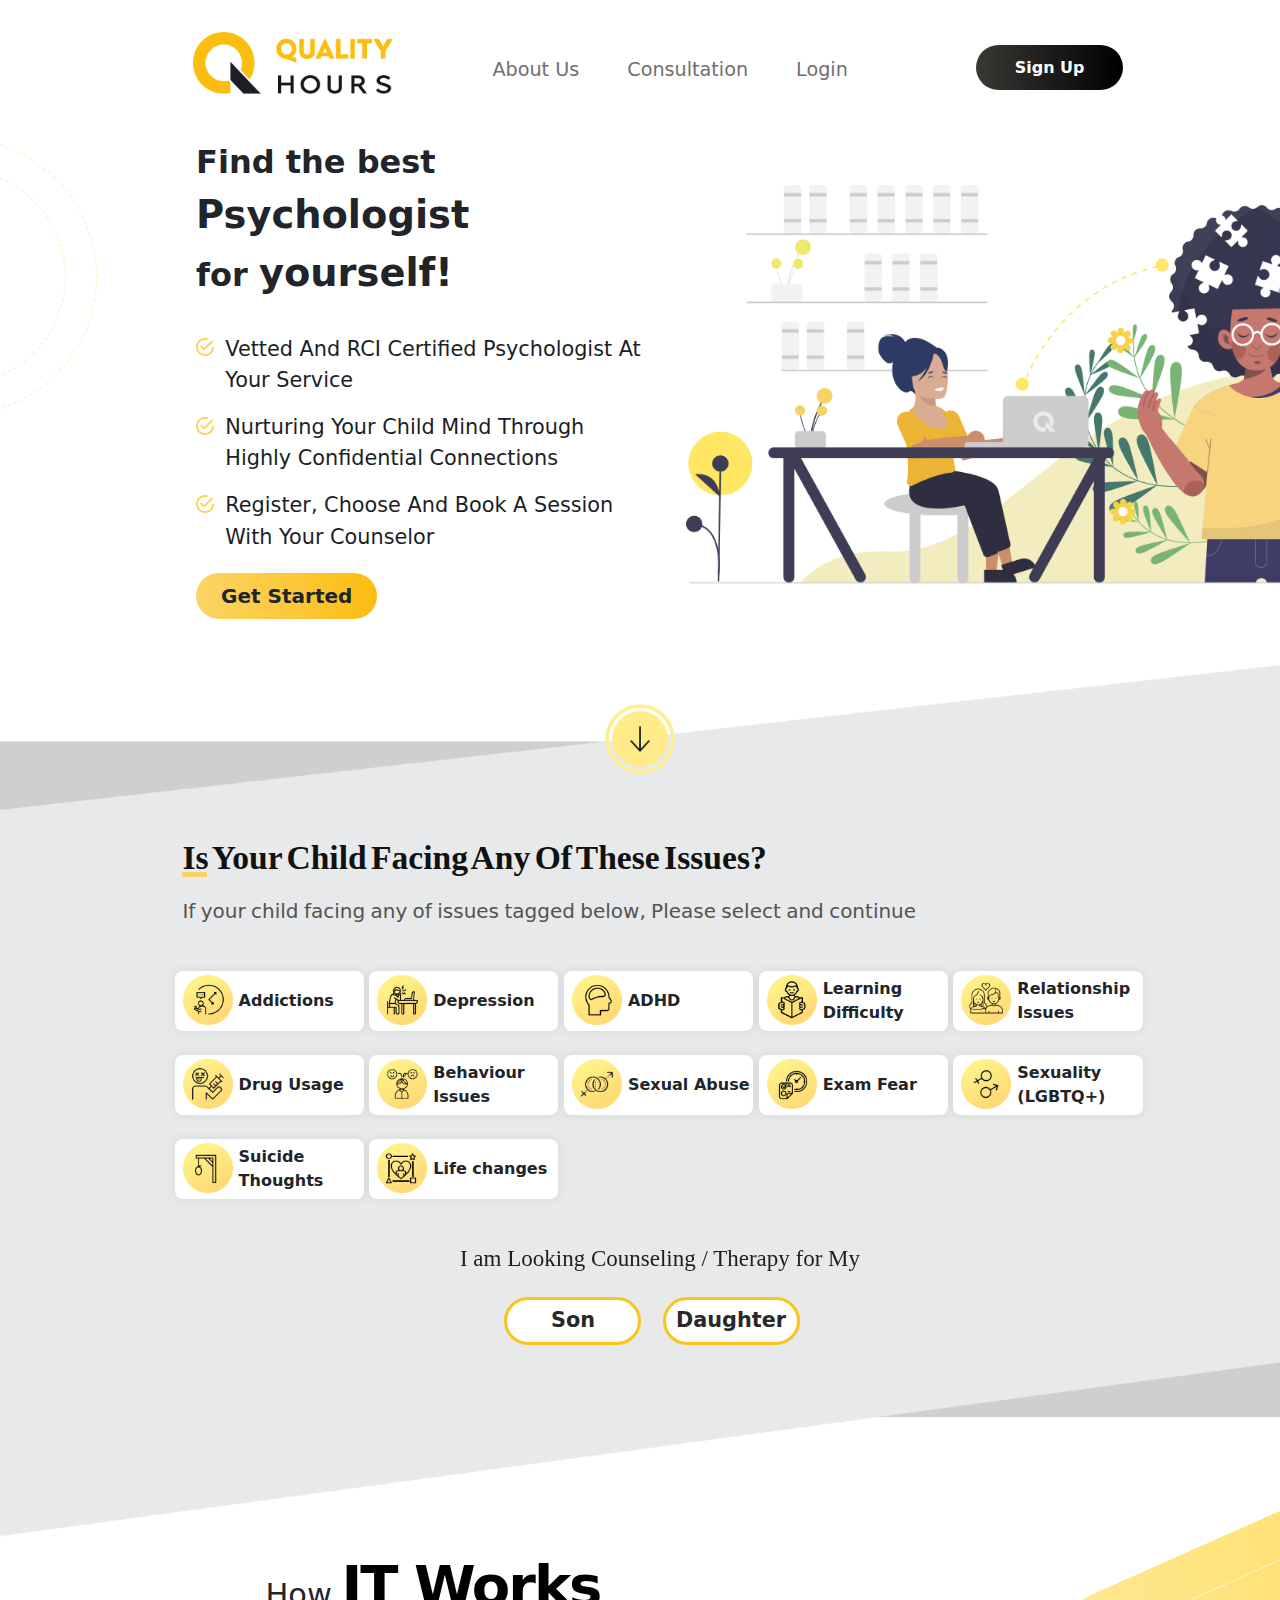
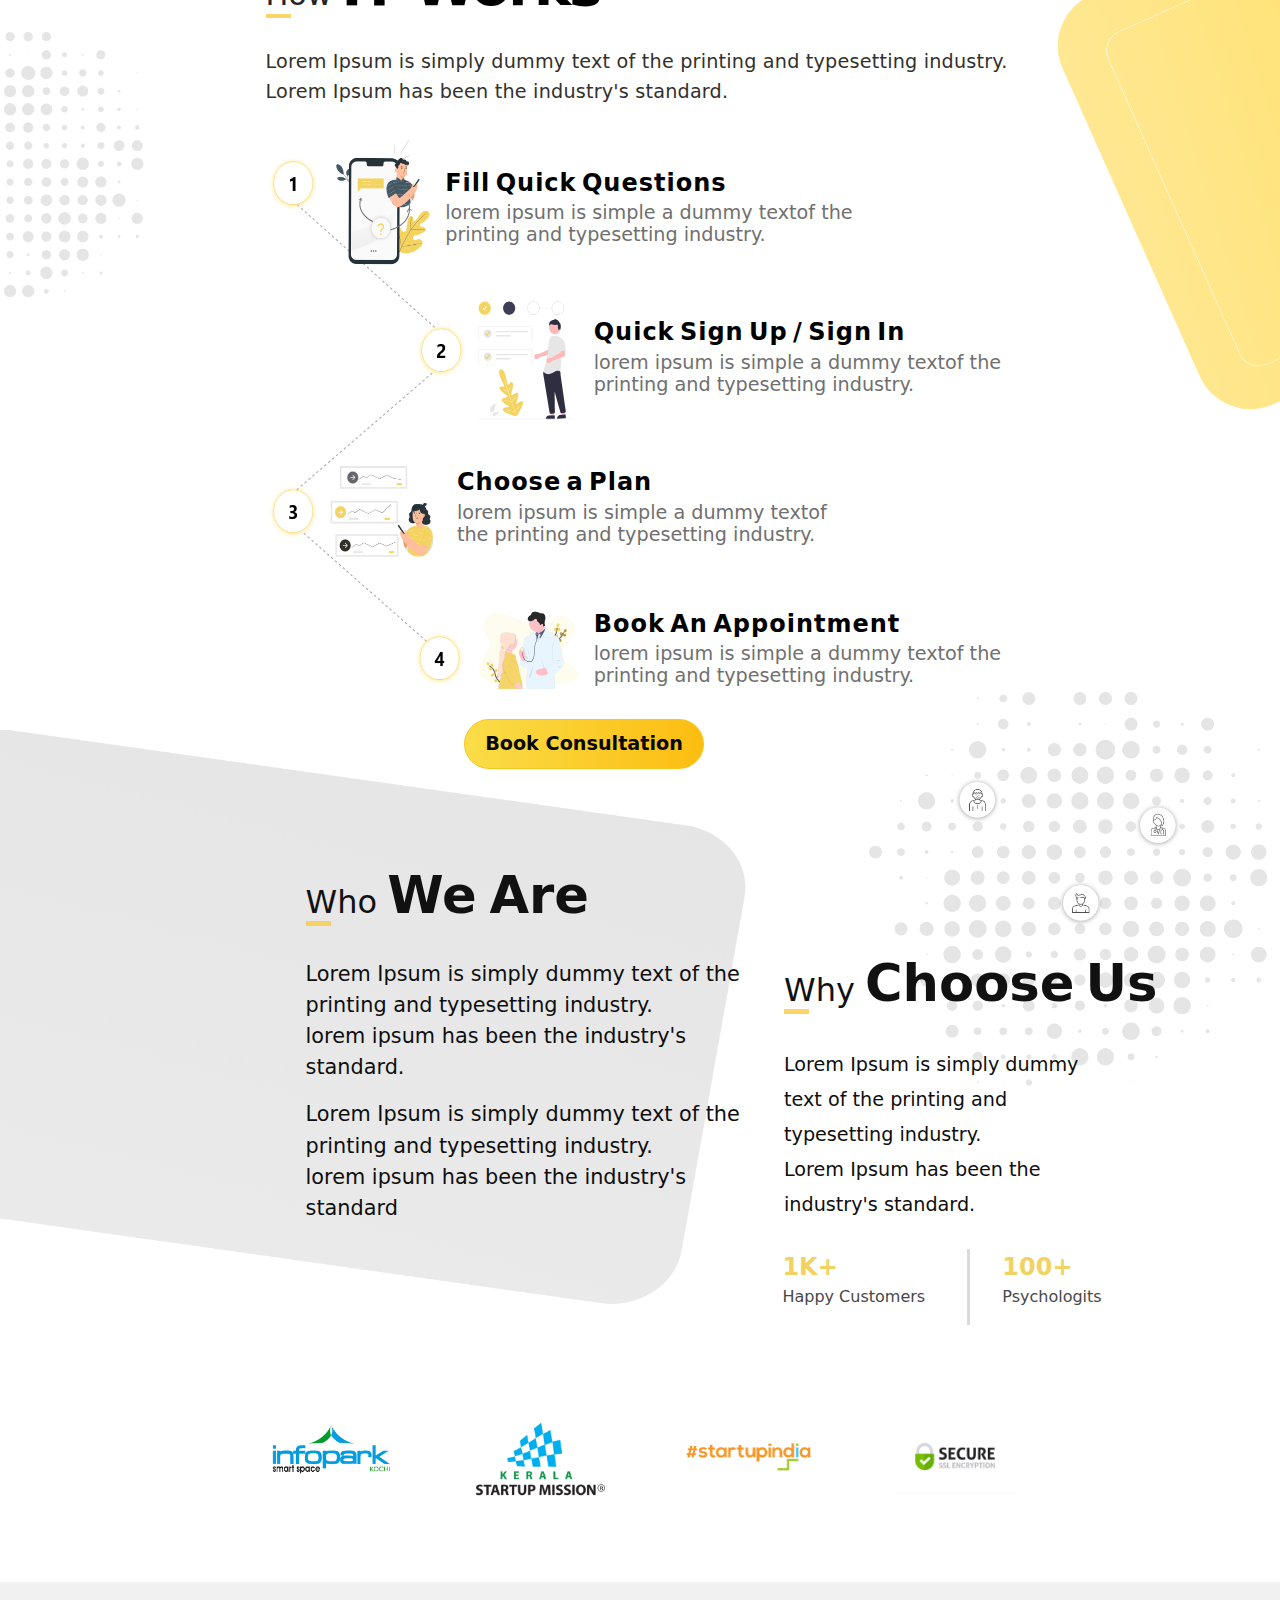
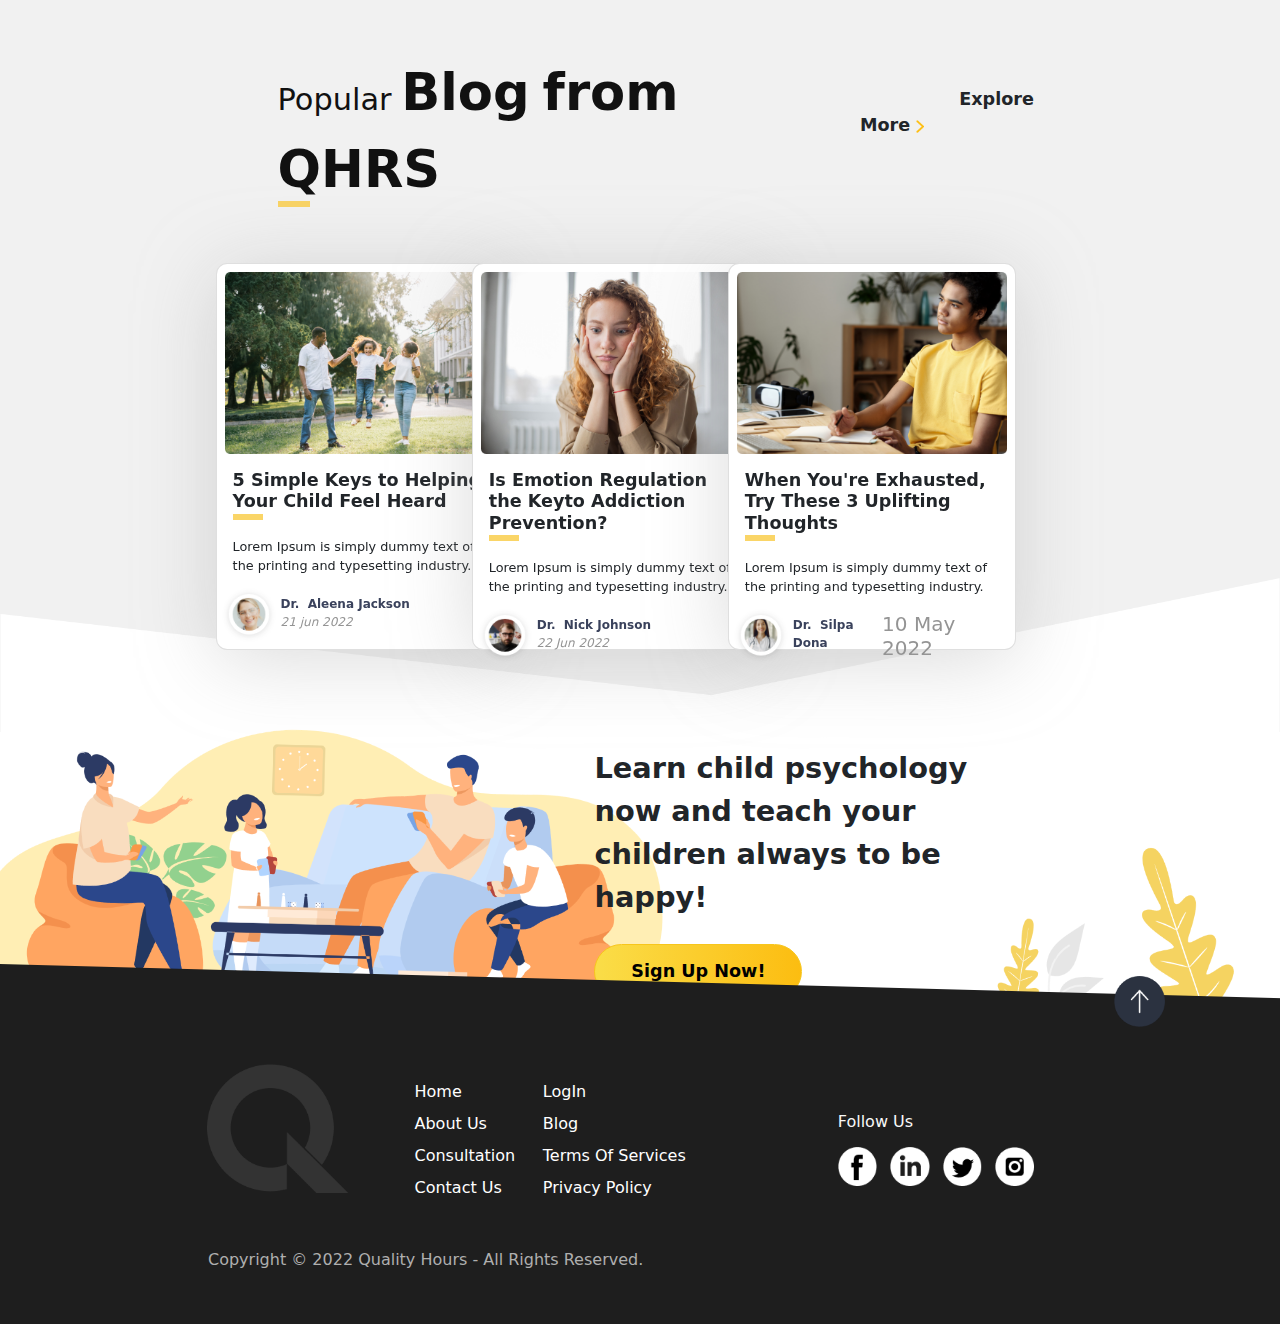
==== index.html @ a68bacc9 "first commit" ====
<!DOCTYPE html>
<html lang="en">
<head>
    <meta charset="UTF-8">
    <meta http-equiv="X-UA-Compatible" content="IE=edge">
    <meta name="viewport" content="width=device-width, initial-scale=1">
    <title>QHRS</title>

<!-- bootstrap link -->
<link rel="stylesheet" href="css/bootstrap.min.css">
<link rel="stylesheet" href="css/bootstrap-grid.min.css">


<!-- custom css file link -->
<link rel="stylesheet" href="css/style.css">


</head>
<body>

  <!-- navwork -->
  <div class="mobile-view-navbar">

    <div class="side-navbar active-nav d-flex justify-content-between flex-wrap flex-column" id="sidebar">
        <ul class="nav flex-column text-dark fw-bold w-100 list-unstyled">
          <a href="#" class=" h3 text-white my-2">
            <img id="menu-btn2" class="img-fluid" src="images/menu-icon.png" alt="">
            <img src="images/logo.png" class="img-fluid nav-mobile-logo-inside" alt="...">
          </a>
          <li href="#" class="mt-5 ms-5">
            <img src="images/nav-icon-1.png" class="img-fluid" alt="">
            <span class="mx-2">Home</span>
          </li>
          <li href="#" class="mt-4 ms-5">
            <img src="images/nav-icon-2.png" class="img-fluid" alt="">
            <span class="mx-2">About Us</span>
          </li>
          <li href="#" class="mt-4 ms-5">
            <img src="images/nav-icon-3.png" class="img-fluid" alt="">
            <span class="mx-2">Consultation</span>
          </li>
          <li href="#" class="mt-4 ms-5">
            <img src="images/nav-icon-4.png" class="img-fluid" alt="">
            <span class="mx-2">Login</span>
          </li>
        </ul>
        <button class="nav-inside-sign-up">Sign Up</button>
      </div>




      <div class="p-1 my-container active-cont">
      
      
          <img id="menu-btn" class="img-fluid" src="images/menu-icon.png" alt="">
        <img src="images/logo.png" class="img-fluid nav-mobile-logo" alt="...">
          <button class="mobile-nav-sign-btn sign-up">Sign Up</button>
        
      </div>
    </div>




    <!-- header work -->


    <section class="container-fluid pc-nav">
        <div class="mt-3">

            <!-- logo -->
            <img src="images/logo.png" alt="logo" class="img-fluid logo">

            <div class="text-capitalize nav-links">
                <ul class="list-unstyled d-flex">
                    <li>
                        About Us
                    </li>
                    <li>
                        consultation
                    </li>
                    <li>
                        Login
                    </li>

                         <!-- signup btn -->
            <div class="navlink-btn-div">
                <button class="">Sign Up</button>
            </div>
                </ul>

            </div>



            <div class="container-fluid row mt-5">

                <div class="col-xl-3 col-lg-3 col-md-6 col-sm-12">
                  <img src="images/round-circle.png" alt="circle-img" class="img-fluid circle-img">
                </div>




                <div class="col-xl-4 col-lg-4 col-md-6 col-sm-12 col-12" >
<div class="find-the-best-div">
                    <p>Find the best <b>Psychologist</b> <br>for <b>yourself!</b></p>

                  </div>

                  <div class="list-ul-mobile-view">
                    <ul class="text-capitalize list-unstyled list-ul">
                        <li class="d-flex mb-3"> <img src="images/check.png" class="img-fluid check-img" alt="check"> Vetted and RCI Certified Psychologist at your service</li>
                        <li class="d-flex mb-3"> <img src="images/check.png" class="img-fluid check-img" alt="check">Nurturing your child mind through highly confidential connections</li>
                        <li class="d-flex"> <img src="images/check.png" class="img-fluid check-img" alt="check"> Register, choose and book a session with your counselor</li>
                        <li class="d-flex"><button class="btn get-started">Get Started</button></li>

                    </ul>
                  </div>
<!-- 
                    <div class="get-started-btn-div mt-3">
                        <button class="text-center fw-bold">Get Started</button>
                    </div> -->

                </div>




                <div class=" col-xl-5 col-lg-5 col-md-6 col-sm-12 order-md-last order-first mt-5 main-img-div">
                    <img src="images/main-sec-img.png" alt="main-section-img" class="img-fluid main-img">
                </div>

            </div>
   

        </div>
    </section>




<!-- second section work -->

<section>


    <div class="container-fluid img-fluid sec-2-bg-img c-prb">

      <div class="down-arrow">
        <img src="images/down-arrow.png" class="img-fluid" alt="down-arrow">
      </div>

      <div class="container">

        <div class="sec-2-center-div">

        <h3 class="text-capitalize is-your-child">Is Your Child Facing Any of these Issues? </h3>
        <img src="images/line.png" class="img-fluid line" alt="line">



        <p class="if-your-child">If your child facing any of issues tagged below, Please select and continue </p>
      </div>




        <div class="container-fluid sec-2-small-box-main">
           


            <div class="container-fluid sec-twotwo " style="width: 90%; ">
                <div class="row">

                  <div class="col-xl-3 col-lg-4 col-md-6 col-sm-6 col-6 small-img-boxes-main">
                    <div class="small-img-boxes">
                    <img src="images/addictions.png" class="img-fluid position-absolute sec-2-small-imgs" alt="Addictions"> <p class="small-box-text"> Addictions</p>
                  </div>
                  </div>
                  
                  <div class="col-xl-3 col-lg-4 col-md-6 col-sm-6 col-6 small-img-boxes-main">
                    <div class="small-img-boxes mble-viw-ex-m">
                    <img src="images/Depression.png" class="img-fluid position-absolute sec-2-small-imgs" alt="Addictions"> <p class="small-box-text"> Depression </p>
                  </div>
                  </div>
                  <div class="col-xl-3 col-lg-4 col-md-6 col-sm-6 col-6 small-img-boxes-main">
                    <div class="small-img-boxes">
                    <img src="images/ADHD.png" class="img-fluid position-absolute sec-2-small-imgs" alt="Addictions"> <p class="small-box-text"> ADHD</p>
                  </div>
                  </div>
                  <div class="col-xl-3 col-lg-4 col-md-6 col-sm-6 col-6 small-img-boxes-main">
                    <div class="small-img-boxes mble-viw-ex-m">
                    <img src="images/Learning Difficulties.png" class="img-fluid position-absolute sec-2-small-imgs" alt="Addictions"> <p class="small-box-text ">Learning Difficulty </p>
                  </div>
                  </div>
                  <div class="col-xl-3 col-lg-4 col-md-6 col-sm-6 col-6 small-img-boxes-main">
                    <div class="small-img-boxes">
                    <img src="images/Relationship Issues.png" class="img-fluid position-absolute sec-2-small-imgs" alt="Addictions"> <p class="small-box-text"> Relationship Issues</p>
                  </div>
                  </div>
                  <div class="col-xl-3 col-lg-4 col-md-6 col-sm-6  col-6 small-img-boxes-main">
                    <div class="small-img-boxes mble-viw-ex-m">
                    <img src="images/Drug Usage.png" class="img-fluid position-absolute sec-2-small-imgs" alt="Addictions"> <p class="small-box-text">Drug Usage</p>
                  </div>
                  </div>
                  <div class="col-xl-3 col-lg-4 col-md-6 col-sm-6 col-6 small-img-boxes-main">
                    <div class="small-img-boxes">
                    <img src="images/Behaviour Issues.png" class="img-fluid position-absolute sec-2-small-imgs" alt="Addictions"> <p class="small-box-text">Behaviour Issues</p>
                  </div>   
                  </div>
        
                  <div class="col-xl-3 col-lg-4 col-md-6 col-sm-6 col-6 small-img-boxes-main">
                    <div class="small-img-boxes mble-viw-ex-m">
                    <img src="images/Sexual Abuse.png" class="img-fluid position-absolute sec-2-small-imgs" alt="Addictions"> <p class="small-box-text">Sexual Abuse</p>
                  </div>   
                  </div>
        
                  <div class="col-xl-3 col-lg-4 col-md-6 col-sm-6 col-6 small-img-boxes-main">
                    <div class="small-img-boxes">
                    <img src="images/Exam Fear.png" class="img-fluid position-absolute sec-2-small-imgs" alt="Addictions"> <p class="small-box-text">Exam Fear</p>
                  </div>   
                  </div>
        
                  <div class="col-xl-3 col-lg-4 col-md-6 col-sm-6 col-6 small-img-boxes-main">
                    <div class="small-img-boxes mble-viw-ex-m">
                    <img src="images/Sexuality (LGBTQ+).png" class="img-fluid position-absolute sec-2-small-imgs" alt="Addictions"> <p class="small-box-text">Sexuality (LGBTQ+)</p>
                        </div>   
                  </div>
        
                  <div class="col-xl-3 col-lg-4 col-md-6 col-sm-6 col-6 small-img-boxes-main">
                    <div class="small-img-boxes">
                    <img src="images/Suicide Thoughts.png" class="img-fluid position-absolute sec-2-small-imgs" alt="Addictions"> <p class="small-box-text">Suicide Thoughts</p>
                  </div>   
                  </div>
        
                  <div class="col-xl-3 col-lg-4 col-md-6 col-sm-6 col-6 small-img-boxes-main">
                    <div class="small-img-boxes mble-viw-ex-m">
                    <img src="images/Life changes.png" class="img-fluid position-absolute sec-2-small-imgs" alt="Addictions"> <p class="small-box-text">Life changes</p>
                  </div>   
                  </div>
        
               
                 
                </div>
              </div>

           

        </div>


        <div class="text-center Counseling-txt">
            <h4>I am Looking Counseling &#47; Therapy for My</h4>

            <button>Son</button>
            <button>Daughter</button>

        </div>

      </div>
    </div>

</section>




<section class="container-fluid">
<div class="container-fluid row">
    <div class="col-lg-2 col-xl-2 col-md-2 col-sm-2 col-2 float-left sec-3-dot-img">
        <img src="images/sec-3-dot-img.png" class="img-fluid" alt="dot-img">
    </div>


    <div class="col-lg-8 col-xl-8 col-md-8 col-sm-8 col-8 how-it-work">
        <h5>How <strong>IT Works</strong></h5>
        <img src="images/line.png" class="img-fluid line" alt="line">

        <p class="how-it-word-p">Lorem Ipsum is simply dummy text of the printing and typesetting industry.
          <br> Lorem Ipsum has been the industry's standard.</p>


<div class="steps-img">

  <img src="images/sec-4-main-img.png" class="img-fluid sec-4-main-img " alt="steps">




  <div class="first-step">
    <h5>Fill Quick Questions</h5>
    <p>lorem ipsum is simple a dummy textof the printing and typesetting industry.</p>
  </div>



  <div class="second-step">
    <h5>Quick Sign Up / Sign In</h5>
    <p>lorem ipsum is simple a dummy textof the printing and typesetting industry.</p>
  </div>


  <div class="third-step">
    <h5>Choose a Plan</h5>
    <p>lorem ipsum is simple a dummy textof the printing and typesetting industry.</p>
  </div>

  <div class="fourth-step">
    <h5>Book An Appointment</h5>
    <p>lorem ipsum is simple a dummy textof the printing and typesetting industry.</p>
  </div>



</div>


<img src="images/mobile-view-steps.png" class="img-fluid mobile-view-steps" alt="">





    </div>


    <div class="col-lg-2 col-xl-2 col-md-2 col-sm-2 col-2 sec-4-site-img">
      <img src="images/sec-4-site-img.png" class="img-fluid" alt="rectangle-img">
    </div>

    

  </div>


  <div class="book-consultation d-flex justify-content-center">

    <button>book consultation</button>
  </div>




  <div class="container-fluid row">
    <div class="col-12 col-lg-6 col-xl-6 col-md-6 col-sm-12">

      <div>
        <div class="who-we-are-img-div">
        <img src="images/sec-4-img-last-img.png" class="img-fluid who-we-are-img" alt="who we are"></div>

        <div class="who-we-are">
          <h5>Who <strong>We Are</strong></h5>
          <img src="images/line.png" class="img-fluid line" alt="line">
          <div class="who-we-are-text fw-normal">
          <p>Lorem Ipsum is simply dummy text of the printing and typesetting industry.
            <br> lorem ipsum has been the industry's standard.</p>

          <p>Lorem Ipsum is simply dummy text of the printing and typesetting industry.
            <br>lorem ipsum has been the industry's standard</p>
        </div>
        </div>
      </div>
    </div>





    <div class="col-12 col-lg-6 col-xl-6 col-md-6 col-sm-12 why-us">
      <div class="sec-4-dotted-img">
        <img src="images/sec-4-dotted-img.png" alt="" class="img-fluid">
      </div>
        <div class="why-choose-her">
          <h5>Why <strong class="text-capitalize">choose us</strong></h5>
          <img src="images/line.png" class="img-fluid line" alt="line">
         <div class="why-choose-her-text">
          <p>Lorem Ipsum is simply dummy text of the printing and typesetting industry. <br>
             Lorem Ipsum has been the industry's standard.</p>
        
            </div>


        </div>

        <div class="sec-4-tab3-div">
        <table class="text-center sec-4-tables">
          <tbody>
            <tr>
              <td class="customize-td-sec-4">1K+ <p>Happy Customers &nbsp;</p></td>
              <td class="sec-4-tables-td-2">100+ <p>Psychologits</p></td>
            </tr>
          </tbody>
        </table>
    </div>
  </div>
  </div>


<div class="container m-auto mt-5 row sponsord-div">

  <div class="col-xl-3 col-lg-3 col-md-6 col-sm-6 col-6"><img src="images/sponserd-img-2.png" class="img-fluid mt-5 sponsord-div-img" alt="" style="width: 70%;"></div>
<div class="col-xl-3 col-lg-3 col-md-6 col-sm-6 col-6"><img src="images/sponserd-img-1.png" class="img-fluid mt-5 sponsord-div-img" alt="" style="width: 70%;"></div>
<div class="col-xl-3 col-lg-3 col-md-6 col-sm-6 col-6"><img src="images/sponserd-img-3.png" class="img-fluid mt-5 sponsord-div-img" id="sponsord-div-remove-margin-one" alt="" style="width: 70%; margin-top: 3.5rem;"></div>
<div class="col-xl-3 col-lg-3 col-md-6 col-sm-6 col-6"><img src="images/sponserd-img-4.png" class="img-fluid mt-5 sponsord-div-img" id="sponsord-div-remove-margin-two" alt="" style="width: 70%;"></div>
</div>





</section>





<section>
  <div class="container-fluid sec-6">
    <div class="container m-auto row" style="width: 80%;">

      <div class="col-12 col-lg-6 col-xl-6 col-md-6 col-sm-12 popular-blog">
        <p>Popular <strong>Blog from QHRS</strong></p>
        <img src="images/line.png" class="img-fluid line" alt="line" style="margin-top: -4rem;">
      </div>



      <div class="col-12 col-lg-6 col-xl-6 col-md-6 col-sm-12 explore-more">
      <p>  Explore More </p> <img src="images/right-arrow.png" class="img-fluid" alt="">
      </div>
    </div>


<div class="container m-auto row card-main-div " style="width: 65%; margin-right: 17rem!important;">
  <div class="card-1 col-xl-4 col-lg-4 col-md-6 col-sm-12 col-12" style="margin-top:6rem;">

    <div class="card card-one" style="margin-top: -5rem; width: 18rem; border-radius: 0.7rem; filter: drop-shadow(0px 10px 40px rgba(152, 152, 152, 0.349)); height: 387px;">
    <img src="images/blog-card-pic-1.png" class="card-img-top pt-2 pe-2 ps-2 " alt="...">
    <div class="card-body">
      <h5 class="card-title mb-3" style="font-size: 1.1rem; font-weight:660;">5 Simple Keys to Helping Your Child Feel Heard</h5>
      <img src="images/line.png" class="img-fluid line" alt="line" style="width:30px;">
      <p class="card-text" style="margin-top: -1rem; font-size: 0.8rem;">Lorem Ipsum is simply dummy text of the printing and typesetting industry.</p>
      
      <div class="d-flex" style="margin-left: -1rem; font-size:12px;">
        <img src="images/dr-aleena.png" style="height: 4rem; margin-top: -0.5rem;" class="img-fluid " alt="">
        <p class="mt-1 fw-bold" style="color:#3A425C;">Dr.&nbsp; Aleena Jackson <br> <i style="font-weight: 300; color:#949494;">
        21 jun 2022</p></i>
      </div>
    </div>
  </div>


</div>



<div class="card-2 col-xl-4 col-lg-4 col-md-6 col-sm-12 col-12" style="margin-top:6rem;">

  <div class="card card-two" style="margin-top: -5rem; width: 18rem; border-radius: 0.7rem; filter: drop-shadow(0px 10px 40px rgba(152, 152, 152, 0.349)); height: 387px;">
  <img src="images/blog-card-pic-2.png" class="card-img-top pt-2 pe-2 ps-2 " alt="...">
  <div class="card-body">
    <h5 class="card-title mb-3" style="font-size: 1.1rem; font-weight:660;">Is Emotion Regulation the Keyto Addiction Prevention?</h5>
    <img src="images/line.png" class="img-fluid line" alt="line" style="width:30px;">
    <p class="card-text" style="margin-top: -1rem; font-size: 0.8rem;">Lorem Ipsum is simply dummy text of the printing and typesetting industry.</p>
    <div class="d-flex" style="margin-left: -1rem; font-size:12px;">
      <img src="images/dr-nick.png" style="height: 4rem; margin-top: -0.5rem;" class="img-fluid " alt="">
      <p class="mt-1 fw-bold" style="color:#3A425C;">Dr.&nbsp; Nick Johnson <br> <i style="font-weight: 300; color:#949494;">
        22 Jun 2022</p></i>
    </div>
  </div>
</div>


</div>


<div class="card-3 col-xl-4 col-lg-4 col-md-12 col-sm-12 col-12 " style="margin-top:6rem;">

  <div class="card card-three" style="margin-top: -5rem; width: 18rem; border-radius: 0.7rem; filter: drop-shadow(0px 10px 40px rgba(152, 152, 152, 0.349)); height: 387px;">
  <img src="images/blog-card-pic-3.png" class="card-img-top pt-2 pe-2 ps-2" alt="...">
  <div class="card-body">
    <h5 class="card-title mb-3" style="font-size: 1.1rem; font-weight:660;">When You're Exhausted, Try These 3 Uplifting Thoughts</h5>
    <img src="images/line.png" class="img-fluid line" alt="line" style="width:30px;">
    <p class="card-text" style="margin-top: -1rem; font-size: 0.8rem;">Lorem Ipsum is simply dummy text of the printing and typesetting industry.</p>
    <div class="d-flex" style="font-size: 12px; margin-left:-1rem;">
      <img src="images/dr-shilpa.png" style="height: 4rem; margin-top: -0.5rem;" class="img-fluid " alt="">
      <p class="mt-1 fw-bold" style="color:#3A425C;">Dr.&nbsp; Silpa Dona<br> <h5 style="font-weight: 300; color:#949494;">
        10 May 2022</p></i>
    </div>
  </div>
</div>


</div>







</div>




  </div>
</section>





<section>
  <div class="container-fluid sec-7">

   
    <div class="sec-7-main-img-div">
    <img src="images/sec-6-img.png" alt="" class="img-fluid sec-7-main-img">
  </div>

    <div class="last-div-text">
      <p>Learn child psychology now and teach your children always to be happy!</p>

      <button>Sign Up Now!</button>
    </div>


  </div>
</section>








<!-- footer work -->


<footer class="footer">
  <img src="images/up-arrow.png" class="img-fluid up-arrow" alt="">


  <div class="container-fluid m-auto row">

<div class="container col-xl-3 col-lg-3 col-md-3 col-sm-12 col-12">

<div class="footer-logo">
  <img src="images/footer-logo.png" class="img-fluid" alt="">
</div>


</div>




<div class="container col-xl-1 col-lg-1 col-md-3 col-sm-6 col-6">
  <div class="list-div-1 text-capitalize ">
  <ul class="d-grid gap-2 text-white list-unstyled">
    <li>Home</li>
    <li>About Us</li>
    <li>Consultation</li>
    <li>Contact Us</li>
  </ul>
  </div>

</div>



<div class="container col-xl-2 col-lg-2 col-md-3 col-sm-6 col-6"> 
  <div class="list-div-1 text-capitalize">
    <ul class="d-grid gap-2 text-white list-unstyled">
      <li>LogIn</li>
      <li>Blog</li>
      <li>Terms Of Services</li>
      <li>Privacy policy</li>
    </ul>
    </div>
</div>




<div class="container col-xl-5 col-lg-5 col-md-3 col-sm-12 col-12">
<div class="follow-us-div-main">
  <div class="follow-us-div">
    <h6 style="color: #f8f8f8;">Follow Us</h6>
  </div>

  <div class="follow-us-div-imgs">
    <img src="images/fb-img.png" class="img-fluid" alt="">
    <img src="images/linkedin-img.png" class="img-fluid" alt="">
    <img src="images/twitter-img.png" class="img-fluid" alt="">
    <img src="images/instagram-img.png" class="img-fluid" alt="">
  </div>

</div></div>

<div class="row copyright-textt">
  <p>Copyright © 2022  Quality Hours - All Rights Reserved.</p>
</div>

  </div>






</footer>



<script>
var menu_btn = document.querySelector("#menu-btn");
  var sidebar = document.querySelector("#sidebar");
  var container = document.querySelector(".my-container");
  menu_btn.addEventListener("click", () => {
    sidebar.classList.toggle("active-nav");
    container.classList.toggle("active-cont");
  });


  var menu_btn = document.querySelector("#menu-btn2");
  var sidebar = document.querySelector("#sidebar");
  var container = document.querySelector(".my-container");
  menu_btn.addEventListener("click", () => {
    sidebar.classList.toggle("active-nav");
    container.classList.toggle("active-cont");
  });

 
  </script>






</body>
</html>
---- css/style.css ----
*
{
    box-sizing: border-box;
    margin: 0;
  padding: 0;
}

html, body {
    width: 100%;
    overflow-x: hidden!important;
    scroll-behavior:smooth;
    margin: 0;
    position: absolute;
    top: 0;
    left: 0;

}



/* my code */
.pc-nav{
    margin-left: -70px !important;
}
/* buttons */

.btn{
    cursor: pointer;
    background-image: linear-gradient(to right ,#fcd466,#FCBD11);
    padding: 8px 25px;
    border-radius: 100px;
    font-weight: 600;
    font-size: 20px;
    border: none;
}


.sign-up{
    margin-top: 5px;
    margin-right: 20px ;

}

.get-started{
    margin-top: 20px;
}
/* buttons end */


/* child issue sec */
/* .child-issue-div{
    padding-top: 110px !important;
} */
/* child issue sec end*/


@media(max-width: 500px){
    .get-started{
        width: 100%;
    }
    .sec-2-center-div{
        margin-top: 42rem !important;
    }

    


}
/* my code */
.side-navbar {
    width: 300px;
    height: 100%;
    position: fixed;
    margin-left: -300px;
    background-color: #F6F3F2;
    transition: 0.5s;
    z-index: 1000;
  }
 
  .side-navbar ul li span
  {
    cursor: pointer;
  }



  .my-container {
    transition: 0.4s;
  }
  .active-nav {
    margin-left: 0;
  }
  /* for main section */

  #menu-btn {

    margin-left: 5px;
    width: 8%;
    position: absolute;
    margin-top: 1.5rem;
    left: 1%;
    cursor: pointer;

  }

  .nav-mobile-logo
  {
    width: 35%;
     margin-left: 22%;
    margin-top: 1.5rem;

  }


  .nav-mobile-logo-inside
  {
    width: 45%;
    margin-top: 2rem;
    margin-left: 1rem;
    cursor: default;
  }

  #menu-btn2
  {
    width: 10%;
    margin-top: 2rem;
    margin-left: 0.9rem;
  }

  .mobile-nav-sign-btn
  {
    font-size: 1.1rem;
      margin-top: 0.8rem;
      padding: 0.5rem 2rem;
      border: none;
      border-radius: 3rem;
      color: white;
      background: linear-gradient(to left,#000000 ,#393834,#393834);
      transition: 0.2s linear;
      float: right;
  }

  .nav-inside-sign-up
  {
    font-size: 1.4rem;
    padding: 0.5rem 2rem;
    border: none;
    border-radius: 3rem;
    color: white;
    background: linear-gradient(to left,#000000 ,#393834);
    transition: 0.2s linear;
    width: 70%;
    margin: auto;
  }

  .mobile-view-navbar
  {
    display: none;
  }

  

.logo
{
    width: 200px;
    height: auto;
    margin-left: 20%;
    margin-top: 1rem;
    
}

.nav-links
{
    margin-left: 40%;
    margin-top: -3%;
}


.nav-links ul li 
{
    margin-left: 3rem;
    font-size: 1.2rem;
    cursor: pointer;
    font-weight: 500;
    color: #707070;
}


.navlink-btn-div button
{
     font-size: 1rem;
     height: 45px;
     width: 55%;
       margin-left: 8rem;
       display: block;
       padding: 0.5rem 2.2rem;
       border: none;
       border-radius: 3rem;
       color: white;
    background: linear-gradient(to left,#000000 ,#393834);
    margin-top: -4%;
    font-weight: 600;
      
}


.circle-img
{
    margin-left: -53%;
    
}


.find-the-best-div
{
    margin-left: -19%;
    font-size: 2rem;
    font-weight: 600;
}

.find-the-best-div b 
{
    font-size: 2.4rem;
    font-weight: 700;
}

.list-ul
{
    margin-left: -19%;
    margin-top: 2rem;
    
}

.list-ul li
{
font-size: 1.3rem;
text-align: left;
font-weight: 500;
color: #1B1E27;

}

.check-img
{
    width: 4%;
    height: 4%;
    margin-top: 0.3rem;
    margin-right: 0.7rem;
}


.get-started-btn-div
{
    margin-left: -28.5rem;
}

.get-started-btn-div button
{
    font-size: 1.3rem;
      margin: auto;
      display: block;
      margin-top: 2rem;
      padding: 0.5rem 2rem;
      border: none;
      border-radius: 3rem;
      color: #070707;
        background: linear-gradient(to right ,#FADD48 ,#FCBD11);
        height: 60px;
        width: 22%;
        margin-left: 41%;
}

.main-img-div
{
    width: 50rem;
    margin-left: 45rem;
    top: 2%;
    position: absolute;
}

.main-img
{
    margin-top: 2.9rem;
    position: relative;
    z-index: -1;
}


.sec-2-bg-img
{
    background-image: url(../images/sec-2-bg-img.png);
    background-position: center;
    background-repeat: no-repeat;
    background-size: cover;
width: 100%!important;
height: 900px;
    margin-top: 1.1rem!important;
    
}



.down-arrow
{
    
    padding-top: 3.2rem;
}

.down-arrow img 
{
    Width :70.33px;
Height :70.33px;
margin: auto;
display: block;
}


.sec-2-center-div
{
    width: 80%;
    margin: auto;
    margin-left: 9%;
    padding-top: 4rem ;
}


.is-your-child
{
    font-family: 'Segoe UI';
font-style: normal;
font-weight: 640;
font-size: 2.1rem;
color: #111111;
word-spacing: -4px;

}

.line{
    margin-top: -3rem;
    width: 25px;
}

.if-your-child
{
    
font-size: 20px;
line-height: 3px;
font-weight: 500;
word-spacing: -1px;
color: #555350;
margin-bottom: 4rem;
margin-bottom: 3rem;
}



.sec-2-small-box-main
{
    width:100%;
    margin-right: 6.5rem;

}



.small-img-boxes-main
{
    display:inline-block; 
                  padding:0px; 
                  margin-left:  -6px;
                  margin-right:-45px;
                  margin-bottom: 0.3rem;
                  
}



.small-img-boxes
{

    box-shadow:0px 0px 10px rgba(110, 111, 115, 0.141);
    border-radius: 0.5rem;
    background: #FFFFFF;
  margin: 0.6rem 2rem;
  width: 77%;
  height: 60px;


}


.sec-2-small-imgs
{
    width: 50px;
    height: 50px;
    margin-top: 0.3%;
    margin-left: 0.5rem;
    
}

.small-box-text
{
    display: flex;
  flex-direction: column;
  justify-content: center;
  font-size: 1rem;
  margin-left: 3rem;
  text-align: left;
  padding-left: 1rem;
  width: 80%;
  margin-top: 0.5rem;
  height: 100%;
  font-weight: 600;

 
}


.Counseling-txt
{
 margin-left: 2.5rem;
}


.Counseling-txt h4
{
    
font-size: 23px;
margin-top: 2rem;
color: #070707;
font-family: 'Segoe UI';
font-style: normal;
font-weight: 500;
opacity: 0.9;



}



.Counseling-txt button 
{
    width: 137px;
    height: 48px;
    border-radius: 3rem;
    /* border: none; */
   border-color: #F7C61C;
   border-style:solid ;
   border-width: 3px;
   margin-right: 1rem;
   margin-top: 1rem;
   font-size: 1.3rem;
   color: #282828;
   font-weight: 600;
   background: #FFFFFF;
}




.sec-3-dot-img
{
    width: 25%;
    position: absolute;
    height: 20%;
}

.sec-3-dot-img img 
{
    margin-left: -11em;
    margin-top: 5rem;
    
}

.how-it-work
{
    margin-left: 19%;
}

.how-it-work h5 
{
    font-size: 1.9rem;
    font-weight: 500;
}

.how-it-work h5 strong
{
    font-size: 3.5rem;
    font-weight: 700;
    letter-spacing: -2px;
    color: #000000;
}

.how-it-word-p
{
    font-size: 1.2rem;
    /* padding-top: 0.4rem; */
    margin-top: -0.3rem;
    font-weight: 500;
    line-height: 30px;
    /* background-color: #070707; */
    color: #33312D;
    /* opacity: 0.9; */
    width: 100%;
    /* word-spacing: 1px; */
    letter-spacing: 0.2px;
}

.sec-4-main-img
{
        
        margin-left: 0rem;
        width: 40%;
    height: 550px;
    margin-top: 1rem;
        
}


.first-step
{
    margin-top: -32.5rem;
    margin-left: 23%;
}


.first-step p ,.third-step p
{
    font-size: 1.2rem;
    width: 68%;
    color: #707070;
    margin-top: -0.2rem;
    line-height: 22px;
    font-weight: 450;
}

.second-step p,.fourth-step p
{
    font-size: 1.2rem;
    width: 90%;
    color: #707070;
    margin-top: -0.2rem;
    line-height: 22px;
}


.first-step h5 ,.second-step h5 ,.third-step h5,
.fourth-step h5
{
    font-weight: 650;
    font-size: 1.5rem;
    color: #000000;
    word-spacing: -4px;
    letter-spacing: 1px;
}


.second-step
{

    margin-top: 4.5rem;
    margin-left: 42%;

}

.third-step 
{
    
    margin-top: 4.5rem;
    margin-left: 24.5%;
}

.fourth-step
{

    margin-top: 4rem;
    margin-left: 42%;
}




.book-consultation button
{
    width: 15rem;
    height: 50px;
    border-radius: 3rem;
   border-style: solid;
   border-color: #F7C61C;
   background:linear-gradient(to right, #FADD48,#FCBD11);
   color: #070707;
   font-weight: 700;
   text-transform: capitalize;
   margin-top: 1rem;
   margin-left: -7rem;

   font-size: 1.2rem;
   border-width: 0.1rem;
}



.sec-4-site-img-mobile-view
{
    display: none;
}
.mobile-view-steps
{
    display: none;
}


.sec-4-site-img
{
    width: 100%;
    /* background-color: #000000; */
}




.sec-4-site-img img 
{
    position: absolute;
    width: 40%;
    margin-top: -52rem;
    margin-right: -17rem;
    /* transform: rotate(-3deg); */
    /* top: 0;
    left: 0; */
    right: 0;
    /* bottom: 0; */


}







.who-we-are-img-div
{
    width: 56rem;
}

.who-we-are-img
{
    margin-top: -3rem;
    margin-left: -11rem;
    height: 37rem; 
    width: 75rem;
}

.who-we-are
{
    position: absolute;
    margin-top: -28rem;
    left: 19.1rem;

}


.who-we-are h5 
{
    font-size: 2rem;
    color: #111111;
    /* font-weight: 500; */
    
}

.who-we-are h5 strong
{
    font-size: 3.2rem;
    font-weight: 750;
    word-spacing: -5px;
    color: #111111;
}

.who-we-are-text
{
    width: 60%;
    font-size: 1.3rem;
    color: #0E0E0E;
    font-weight: 500;
}



.sec-4-dotted-img
{
    margin-top: -6%;
    position: absolute;
    right: -17.9%;
    width: 50%;
}


.sec-4-dotted-img img 
{
    width: 65%!important;
}

.why-choose-her
{
position: absolute;
margin-top: 11.5rem;
/* margin-right: 40%; */
margin-left: 9rem;

}


.why-choose-her h5
{
    font-size: 2rem;
    color: #111111;
    /* font-weight: 500; */

}

.why-choose-her h5 strong
{
    font-size: 3.2rem;
    font-weight: bold;
    word-spacing: -7px;
}

.why-choose-her-text 
{
    font-size: 1.2rem;
    width:60%;
    font-weight: 500;
    line-height: 35px;
    color: #0E0E0E;
}

.sec-4-tables
{
    color: #F1D364;
    font-size: 1.5rem;
    font-weight: bold;
    margin-top: 30rem;
    text-align: left!important;
    margin-left: 8.9rem;
}

.sec-4-tables p
{
 color: #484848;
 font-size: 1rem;
font-weight: 500;
}

.sec-4-tables-td-2
{
    padding-left: 2rem;
}

.customize-td-sec-4
{
    border-right:solid; 
    border-color: rgba(72, 72, 72, 0.2);
     padding-right: 2rem!important;
}



.sponsord-div
{
    width: 70%;
}

.sponsord-div-img 
{
    margin-left: 2rem;
    
}


.sec-6
{
    background-image: url(../images/sec-5-bg-img.png);
    margin-top: 2rem;
    background-position: center;
    background-repeat: no-repeat;
    background-size: cover;
    height: 750px;
}

.popular-blog
{
    margin-top: 4.5rem;
    margin-left: 1rem;
    color: #111111;
}

.popular-blog p 
{
    font-size: 1.9rem;
    margin-left: 5.5rem;
    font-weight: 500;
    width: 100%;
    color: #111111;
}

.popular-blog p strong
{
    font-size: 3.2rem;
   word-spacing: -0.3rem;

}

.popular-blog img 
{
    margin-left: 5.5rem;
    width: 2rem;
}

.explore-more
{
    margin-top: 6.5rem;
    width: 23%;
    margin-left: 12rem;
}

.explore-more p 
{
    display: inline;
    /* float: right; */
    font-size: 1.1rem;
    font-weight: 600;
    margin-left: 6.2rem;

}

.explore-more img
{
    
    /* float: right; */
    margin-right: -7.8rem;
    width: 4%;
    margin-top: -0.4%;


}


.sec-7
{
    background-image: url(../images/sec-7-img.png);
background-position: center;
    background-repeat: no-repeat;
    background-size: cover;
    margin-top: -12%;
}

.sec-7-main-img
{
    margin-top: 10rem;
    width: 100%;
    transform: rotate(1.5deg);
    margin-bottom: -4.1rem;
    margin-left: -2rem;
}

.sec-7-main-img-div
{
    width: 100%;
}


.last-div-text
{
    margin-left: 45.5%;
    position: absolute;
    margin-top: -17%;
    width: 50%;
    
}


.last-div-text p 
{
    font-size: 1.8rem;
    width: 70%;
    font-weight: 600;
}

.last-div-text button 
{
    width: 13rem;
    height: 55px;
    border-radius: 3rem;
   border-style: solid;
   border-color: #F7C61C;
   background:linear-gradient(to right, #FADD48,#FCBD11);
   color: black;
   font-weight: 700;
   text-transform: capitalize;
margin-top: 0.5rem;

   font-size: 1.1rem;
   border-width: 0.1rem;
}


.footer
{

    background-image: url(../images/footer-bg-img.png);
    /* background-position: center; */
    background-repeat: no-repeat;
    /* background-size: cover; */
    height: 360px!important;
    padding-top: 4.2rem!important;
    height: 400px;
      position: relative;
      z-index: 1;

} 



.up-arrow
{
    float: right;
    margin-right: 9%;
    width: 4%;
    margin-top: -3.5rem;
} 


.footer-logo
{
    width: 50%;
    /* margin-top: 10rem; */
    float: right;
    /* padding-left: 1rem; */

}
.footer-logo img 
{
    margin-left: 1rem;;
    margin-top: 2rem;
}



.list-div-1
{
    margin-top: 3rem;
    margin-left: 2rem;
    color: #ffffff;
}

.follow-us-div
{
    margin-top: 5rem!important;
    margin-left: 6rem;
}

.follow-us-div-imgs
{
    margin-left: 6rem;
}

.follow-us-div-imgs img 
{
    width: 10%;
    margin-right: 0.5rem;
    margin-top: 0.5rem;
}

.copyright-textt
{
    margin-left: 10rem;
    font-size: 1rem;
    margin-top: 2rem;
    color: #AFAFAF;
}



                                          
                                        /* 1018 */


@media (max-width: 1018px) {

    .logo
    {
        margin-left: 2%;
    }
   .nav-links
   {
    margin-left: 16rem;
   }
  }



                                    /* 904 */


  
@media (max-width: 904px) {

    .logo
    {
        margin-left: 1%;
    }
   .nav-links
   {
    margin-left: 12rem;
   }
  }

                                        /* 840 */

  @media (max-width: 840px) {

    .logo
    {
       display: none;
    }
   .nav-links
   {
    display: none;
   }

   .mobile-view-navbar
   {
       display: block;
     
   }
 
  }



  

             /* 1600 tablet view */

 @media(max-width: 1008px)
{


    .main-img-div
    {
    
        width: 30rem;
        margin-right: 30.5rem;
        margin-top: 15rem!important;
        top: 0;
        right: 0;
        position: absolute;
    
    }
    
    .main-img
    {
        margin-top: 3.5rem;
    }
    
.find-the-best-div
{
    margin-top: 4rem;
}
   
    .down-arrow
    {
        padding-top: 6.5rem;
    }

    .sec-2-bg-img
    {
        height: 1400px;

    }


    /* .sec-2-center-div
{
    

    width: 96%;
    margin: auto;
    margin-top: 5rem;
} */



.sec-2-center-div img 
{
    margin-top: 0.2rem;
    width: 8%;
    margin-bottom: 1rem;
}





    .sec-4-dotted-img
    {
        display: none;
    } 

    .how-it-work
{
    margin-top: -5rem;
    width: 100%;
    margin-left: -1%;
}

.sec-4-site-img
{
    margin-top: 20%;
    z-index: -10000;

}



.sec-4-site-img img
{
width: 40rem!important;
margin-left: -49rem;
}
    
.book-consultation
{
    margin-top: -10rem;
}


.who-we-are-img
{
    margin-top: 1rem!important;
    width: 100%!important;

    margin-left: -40%!important;
    height: 25rem;

}
.sec-4-tab3-div{
    margin-left: 42%;
    margin-top: -10px;
}

.who-we-are-img-div
{
    width: 45rem;

}

.who-we-are
{
 margin-top: -35%;
 margin-left: -25%;
}

.who-we-are-text
{
    width: 38%;
    font-size: 1.1rem;
    margin-top: -1rem;
}



    

    .first-step h5,.first-step p
    {
        margin-left: 2rem!important;
    }

    .second-step h5,.second-step p
    {
        margin-left: 3.4rem!important;
    }

    .third-step h5,.third-step p
    {
        margin-left: 2rem!important;
    }

    .fourth-step h5,.fourth-step p
    {
        margin-left:4rem!important;
    }



    .why-choose-her
{

 
    margin-top: 15%!important;
    width: 100%;
    margin-left: 130px;

    
}

.why-choose-her h5 strong 
{
    font-size: 2.2rem;
    display: block;
    margin: auto;
}

.why-choose-her p 
{
    width: 40%!important;
    margin-left: -2rem!important;

}

.sec-4-tables
{
    
    margin: auto;
    margin-top: 30rem!important;
    margin-left: -35%!important;

}

.customize-td-sec-4 p
{
  margin-left: 8%!important;
  width: 10rem;
}

.sec-4-tables-td-2 p
{
    margin-left: 10%!important;
}



.sponsord-div
{
    margin-top: 2rem!important;
    width: 100%!important;
}

.sponsord-div-img
{
    width: 100%!important;
    
}

#sponsord-div-remove-margin-one
{
    margin-top: -2rem!important;
}


#sponsord-div-remove-margin-two
{
    margin-top: -2rem!important;
}



.popular-blog
{
    width: 50rem;
    margin-left: -10rem;
}



.sec-6
{
    height: 1200px;
}

.explore-more
{
    width: 60%;
    margin-top: -5rem; 
    margin-left: 50%;
}

.explore-more img 
{
    width: 6%;
    margin-right: -10rem;
    margin-top: -1%!important;
}

.card-one
{
    margin-left: 30%!important;
}

.card-two
{
margin-left: 40%!important;
}

.card-three
{
    margin-left: 45%!important;
    margin-top: -0.8rem!important;
}

.up-arrow
{
    margin-top: 0.5rem;
    width: 7%;
}


.last-div-text
{

    width: 75%;
    margin-left: 40%!important;
    margin-top: -8rem;
    
}
.last-div-text p 
{
    margin-top: -4rem!important;
}

.last-div-text button
{
    margin-top: -0.5rem!important;
}

.footer
{
    margin-top: -1.1rem;
}


.footer-logo
{
    width: 60%;
    margin-top: -5rem;
    /* float: right; */

}
.footer-logo img 
{
    margin-left: -1rem;
    margin-top: 4rem;
}



.list-div-1
{
    margin-top: 4rem;
    margin-left: 2rem;
    color: #ffffff;
}

.follow-us-div
{
    margin-top: 4rem!important;
    margin-left: 1rem;
}

.follow-us-div-imgs
{
    margin-left: 1rem;
}

.follow-us-div-imgs img 
{
    width: 13%;
    /* margin-right: 0.5rem; */
    margin-top: 0.5rem;
}

.copyright-textt
{
    margin-left: 10rem;
    font-size: 1rem;
    margin-top: 2rem;
    color: #AFAFAF;
}






} 









                                        /* 768 mobile */

  @media (max-width:768px) 
  {

    .nav-mobile-logo
    {
        margin-left: 18%;
        margin-top: 0.9rem;
    }

    .main-img-div
    {
    
        width: 70rem!important;
       
        margin-left: 0rem!important;
        /* top: -0.1%; */
        right: 0;
        left: 0;
        position: absolute!important;
        
    }
    
    .main-img
    {
        margin-top: -7.5rem;
    }


    .find-the-best-div p
    {
        font-size: 1.7rem!important;
        font-weight: 700!important;
    }

    .list-ul-mobile-view
    {
        margin-top: -7.9rem!important;

    }

    .list-ul-mobile-view ul li 
    {
        font-size: 1.3rem!important;
    
    }



    .get-started-btn-div
    {
        margin-top: 3rem!important;
    }


    
    .down-arrow
{
    display: none;
}





.sec-2-bg-img
{
    margin-top: 36rem!important;
    height: 1200px!important;
}

.sec-2-center-div
{
    position: absolute;
    left: -2;
    right: 0;
    top:.8%;
    width: 96%;
    margin: auto;
    margin-top: 53rem;
}

.is-your-child
{
    margin-top: -2rem;
    font-size: 1.6rem;
    font-weight: 600;
    color:#111111;
    width: 86%;
    
}

.sec-2-center-div img 
{
    margin-top: -0.5rem;
    width: 40px;
}



.if-your-child
{
    font-size: 1.1rem;
margin-top: 0.2rem;
line-height: 30px;
font-weight: 600;
opacity: 0.8;
text-transform: capitalize;
color: #555350;
width: 100%;

}



.sec-2-small-box-main
{
margin-top: 19rem;
position: absolute;
width:100%;
left:0;
/* margin-right: 8.2rem; */
}






.small-img-boxes-main
{
    /* display:inline-block;  */
                  /* padding:0px;  */
                  
                  margin-right:-25px;
                  /* padding-right: 1rem; */
                  /* margin-bottom: 0.3rem;  */
            
                  
                   /* width: 50%; */
                   

}

.sec-twotwo
{
    width: 100%!important;
    margin-left: 2.3rem!important;
    margin-top: 20px;
}

.small-img-boxes
{
    
    box-shadow:0px 0px 10px rgba(110, 111, 115, 0.141);
    border-radius: 0.5rem;
    background: #FFFFFF;
  margin: 0.6rem 0rem;
  width: 100%!important;
  height: 60px;
    margin-left: -37px;
    margin-right: -10rem;

}


.sec-2-small-imgs
{
    width: 40px;
    height: 40px;
    margin-top: 10px;

    
}

.mble-viw-ex-m
{
    margin-left: 0.2rem!important;
}

.small-box-text
{
    display: flex;
  flex-direction: column;
  justify-content: center;
  font-size: 1rem;
  margin-left: 2.5rem;
  text-align: left;
  padding-left: 1rem;
  width: 80%;
  margin-top: 0.5rem;
  height: 100%;
  font-weight: 600;

 
}


.Counseling-txt 
{
    position: absolute;
    margin-top: 52.5rem;
    left: 0;
    right: 0;
    
}


.Counseling-txt h4
{
    
font-size: 19px;
margin-top: 2.9rem;
color: #070707;

font-family: 'Segoe UI';
font-style: normal;
font-weight: 600;
/* opacity: 0.9; */
display: block;

width: 100%;
margin-left: 0.2rem;


}



.Counseling-txt button
{
    margin-right: -0rem;
}





.find-the-best-div
{
    margin-left: 10%!important;
    position: absolute;
    margin-top: 53%;
    right: -2%;
    width: 99%;
}

.find-the-best-div p 
{
    font-weight: 700;
    font-size: 1.5rem;
}

.find-the-best-div p b
{
    font-size: 2rem;
}


.list-ul
{
    margin-left: -48%!important;
    margin-top: 86%!important;
    width: 90%;
    position: absolute;
    margin-top: 78%;
    left: 53%;
}



.list-ul li 
{
    font-size: 1.1rem;
}

.get-started-btn-div button
{
    position: absolute;
    margin-top: 34rem!important;
    right: 6%;
    height: -10%;
    width: 90%;
    font-size: 1.5rem;
    font-weight: 500!important;
    color: #070707;
}



    .circle-img
    {
     display: none;
    }



.sec-3-dot-img
{
    display: none;
}



.how-it-work
{
    margin-top: -5rem;
    width: 100%!important;
    margin-left: -4%;

    position: absolute;
    left: 1;

}

.how-it-work h5
{
    font-size: 1.5rem;
}

.how-it-work h5 strong
{
    font-size: 1.8rem;
    font-weight: 750;
    letter-spacing: -1px;
}

.how-it-work p 
{
width: 95%!important;
font-size: 1rem;
line-height: 25px;
font-weight: 600;
margin-top: -1.5rem;
}



.mobile-view-steps
{
    display: block!important;
    margin-top: 3rem;
   margin-left: -3.5%;
   width: 32%;

}



.first-step
{
    position: absolute;
    margin-top: 2.5rem;
    right: 0;
    left: 0;
    
}




.second-step p,.fourth-step p,.first-step p ,.third-step p
{
    font-size: 0.7rem;
    width: 80%!important;
    color: #707070;
    margin-top: -0.3rem;
    line-height: 18px;
    font-weight: 700;
}


.first-step h5 ,.second-step h5 ,.third-step h5,
.fourth-step h5
{
    font-weight: 650;
    font-size: 1.2rem;
}


.second-step
{
    position: absolute;
    margin-top: 19rem;
    right: 0;
    left: -6.5rem;
    top: 0;

}

.third-step 
{
    position: absolute;
    margin-top: 26rem;
    right: 0;
    top: 0;
    left: 0.1rem;
}

.fourth-step
{
    position: absolute;
    margin-top: 34rem;
    right: 0;
    top: 0;
    left: -7.2rem;


}


.sec-4-site-img
{
    /* margin-left: 1%!important;
    margin-top: 200%;
    z-index: -10000;
    width: 90%!important; */

    margin-top: 60rem;

}

.sec-4-site-img img
{
width: 60rem!important;
z-index: -10000;
margin-right: -16rem;
}





.sec-4-main-img
{
    display: none;
}

.book-consultation
{
    
    margin: auto;
    margin-top: -29rem;
    position: relative;

}

.book-consultation button 
{
    width: 23rem;
    height: 3.8rem;
    font-size: 1.4rem;
    font-weight: 600;
}

.who-we-are-img-div
{
    width: 31rem;
    height: 300px;
}

.who-we-are-img
{
    margin-top: 1rem!important;
    width: 100%!important;

    margin-left: -8rem!important;
    height: 28.5rem;

}


.who-we-are
{
 margin-top: -13rem;
 margin-left: -17.4rem;
 /* width: 100%; */
 /* background-color: #F7C61C; */
}

.who-we-are h5   
{
    font-size: 1rem!important;
}

.who-we-are h5 strong   
{
    font-size: 1.5rem!important;
}


.who-we-are-text
{
    width: 20rem;
    font-size: 1.2rem;
    margin-top: -1rem;
    font-weight: 600;
}

.sec-4-dotted-img
{
    display: none;
}

.why-choose-her
{
    margin-right: 26rem!important;
    text-align: left!important;
    /* margin-top: 10rem; */
    /* background-color: #000000; */
}

.why-choose-her h5 
{
    font-size: 1.2rem;
    /* background-color: #D4D3CB; */
    margin-top: 7rem;
}

.why-choose-her h5 strong
{
    margin-right: 13rem;
    margin-top: -0.5rem;
}
.why-choose-her-text
{
    margin-left: 2rem;
    width: 100%;
    margin-top: -1rem;
}
.why-choose-her p 
{
    width: 90%!important;
    /* margin-left: 4rem; */
    font-size: 1.1rem;
    /* background-color: #000000; */
}

.sec-4-tab3-div
{
    margin-left: 4.4rem;
    margin-top: -5rem;
}

.sec-4-tables
{
    /* margin-left: -10.3rem; */
    margin-top: 27rem!important;
    
}


.customize-td-sec-4 p 
{
    /* padding-right: -1.5rem!important; */
    font-size: 0.8rem;
}

.sec-4-tables-td-2 p 
{
    /* margin-top: -1rem; */
    font-size: 0.8rem;
}

.sponsord-div
{
    margin-top: -1rem!important;
    width: 100%!important;
}

.sponsord-div-img
{
    width: 80%!important;
    /* margin-top: -5rem!important; */
    margin-left: -1rem!important;
}

#sponsord-div-remove-margin-one
{
    margin-top: -1rem!important;
}


#sponsord-div-remove-margin-two
{
    margin-top: -1rem!important;
}



.popular-blog 
{
    width: 100%!important;
     margin-left: -9rem!important;
    margin-top: 1.8rem;
}

.popular-blog p 
{
    font-size: 1.2rem;
    width: 90rem;
    margin-right: 99%!important;
    text-align: left!important;
}

.popular-blog p strong 
{
    font-size: 1.9rem;
    /* word-spacing: 0.2px; */
}

.explore-more
{
    width: 14rem;
    margin-top: -2rem; 
    margin-left: 6.5rem;
    /* background-color: #000000; */
}

.explore-more p 
{

    font-size: 0.9rem;
}

.explore-more img 
{
    width: 7%;
    margin-top: -0.1rem!important;
    margin-right: -6.6rem;
}

.card-main-div
{
    width: 100%;
    margin-left: -1rem!important;
}

.card-1
{
    margin-left: -3.5rem!important;
}

.card-two
{
    position: absolute;
    margin-top: -31.7rem!important;
    margin-right: -13rem!important;
    right: 0;
}

.card-2
{

    overflow: hidden;
}

.card-three
{
    display: none;
}


.sec-6
{
    height: 700px!important;

}



.sec-7-main-img-div
{
    width: 27rem;
}

.sec-7
{
    background-image: url(../images/mobile-sec-7-img.png);

    margin-top: -30%;
    height: 450px;
}

.sec-7-main-img
{
    margin-top: 20rem;
    width: 50rem;

}



.last-div-text
{

    width: 100%;
    margin-left: 6%!important;

    
}
.last-div-text p 
{
    margin-top: -6rem!important;
    font-size: 1.6rem;
    font-weight: 600;
    width: 80%;
}

.last-div-text button
{
    margin-top: -0.5rem!important;
    width: 80%;
    font-size: 1rem;

}

.footer
{
    height: 600px!important;
    background-size: cover!important;
}

.up-arrow
{
    margin-right: 5rem;
    margin-top: -4.5rem!important;
    
}

.footer-logo
{
    /* margin-right: 1rem; */
    width: 30%;
}

.footer-logo img 
{
    margin-left: -16.5rem;
    margin-top: 2rem;
}

.list-div-1
{
    margin-left: -1rem;
}

.follow-us-div-main
{
position: absolute;
margin-top: -1rem;
right: -0.5rem;
width: 100%!important;

}


.copyright-textt
{
    position: absolute;
    margin-top: 27rem;
    right: 1%;
    width: 100%!important;
}

.copyright-textt p
{
    width: 100%!important;
margin-right: 12%!important;

}

 
  }


  




@media (max-width:425px) {

    .get-started-btn-div
    {
        margin-top: 7rem!important;
    }
    .list-ul-mobile-view{
        margin-top: -1rem !important;
    }

    .list-ul-mobile-view li img 
    {
        width: 5%;
    }

    .is-your-child
    {
        margin-top: 3rem!important;
    }

    .Counseling-txt
    {
        margin-left: -0.1rem!important;
        width: 100%;
    }

    .book-consultation
    {
        width: 90%!important;
        /* margin-top: 0.1rem; */
        /* background-color: #000000; */
    }



    .second-step
{
   
    margin-top: 19.5rem;
    left: -6.5rem;

}

.third-step 
{
    margin-top: 26.5rem;
    left: 0.1rem;
}

.fourth-step
{

    margin-top: 35rem;

    left: -7.2rem;
    
}


.book-consultation button
    {
            width: 90%;
            margin: auto;
            margin-top: 5rem;
    }

    .who-we-are
    {
        margin-left: -18rem;
        margin-top: -10rem;
    }

.who-we-are h5 
{
    font-size: 1.5rem!important;
}

.who-we-are h5 strong
{
    font-size: 2.2rem!important;
}

.who-we-are-text
{
    font-size: 1.2rem;
    width: 90%;
}

.who-we-are-img
{
    height: 550px;
}

.why-choose-her
{
    margin-right: -5rem!important;
    margin-top: 13rem!important;
}

.why-choose-her h5 
{
    display: flex;
    font-size: 1.5rem;
}

.why-choose-her strong
{
   margin-right: 47.4%!important;

}

.sec-4-tab3-div
{
    margin-top: 32rem;
}

.customize-td-sec-4 p
{
    margin-left: 0.4rem!important;
}

.sponsord-div
{
    width: 90%!important;
}
.sponsord-div-img 
{
    margin-left: 0.5rem!important;
}

.card-2
{
margin-top: 7.5rem!important;
}

.footer 
{
    height: 570px!important;
}

.copyright-textt
{
    font-size: 0.9rem;
}

} 




@media (max-width:375px)
{


    .find-the-best-div p
    {
        font-size: 1.5rem!important;
    }

    .check-img
    {
        width: 6%!important;
    }

    .list-ul-mobile-view ul li 
    {
        width: 100%;
        color: #1B1E27;
        margin-top: 1rem;
        letter-spacing: -1px;
    }

    .get-started-btn-div button 
    {
        margin-top: 30rem!important;
    }

    .sec-2-bg-img
    {
        margin-top: 30rem!important;
    }

    .is-your-child
    {
        margin-top: -4rem!important;
    }

    .Counseling-txt
    {
        width: 90%;
        margin-left: 1rem!important;
        
    }

    .Counseling-txt h4
    {
        font-size: 1.1rem;
        
    }
     
     .sec-4-site-img
     {
        margin-top: 55rem!important;
     }


     .second-step
     {
        margin-left: 10.5rem;
     }

     .third-step
     {
        margin-left: 5.3rem;
     }

     
     .fourth-step
     {
        margin-left: 10.3rem;
        margin-top: 34rem;
     }


     .book-consultation button
     {
        margin-top: 10rem;
     }

    .who-we-are-img
    {
        width: 95%!important;
    }


    .why-choose-her strong
    {
       margin-right: 42%!important;
    
    }

    

    .sec-4-tab3-div
{
    margin-top: 34rem!important;
}

.sponsord-div
{
    width: 100%!important;
}

.explore-more
{
    margin-left: 4rem!important;
}

.explore-more img 
{
    width: 4%;
}

.card-two
{

    margin-right: -15rem!important;

}

.sec-6 
{
    height: 620px!important;
}

.last-div-text p
{

    width: 90%;
    margin-left: -1rem;
    margin-bottom: 1.5rem;
}

.last-div-text button
{
    height: 50px;
    width: 90%;
    margin-left: -1rem;
}

.footer-logo
{
    width: 45%;
}

.footer-logo img
{
    margin-left: -11.5rem!important;
}

.list-div-1
{
    margin-top: 2.4rem;
}

.follow-us-div h6 
{
    font-size: 1.5rem
}

.copyright-textt
{
    font-size: 0.8rem;
}

}










@media (max-width:320px)
{
    
    .find-the-best-div p
    {
        font-size: 1.1rem!important;
        
    }    

    .list-ul-mobile-view ul
    {
        margin-top: 18rem!important;
    }


    .list-ul-mobile-view ul li 
    {
        
        margin-top: 1rem;
        
    }


.if-your-child
{
    font-size: 1rem!important;
}

    .Counseling-txt
    {
        width: 100%;
        margin-left: -0.1rem!important;
        
        
    }

    .Counseling-txt h4
    {
        font-size: 1rem;
        
        
    }
     
     .sec-4-site-img img
     {
        margin-right: -13rem;
     }



     .first-step h5 , .second-step h5, .third-step h5,.fourth-step h5
     {
        font-size: 1rem;
     }

     .first-step p , .second-step p, .third-step p,.fourth-step p
     {
        font-size: 0.7rem;
        width: 78%!important;
     }


     .second-step
     {
        margin-left: 9.5rem;
        margin-top: 18.5rem;
     }

     .third-step
     {
        margin-left: 4.3rem;
        margin-top: 24.5rem;
     }

     
     .fourth-step
     {
        margin-left: 9.5rem;
        margin-top: 30rem;
     }


     .book-consultation button
     {
        margin-top: 4.5rem;
     }

    .who-we-are-img
    {
        width: 84%!important;
        height: 470px;
    }

.who-we-are-text
{
    font-size: 1rem;
}

.who-we-are
{
    margin-top: -11rem;
}


.why-choose-her h5
{
   margin-top: 1rem;

}

.why-choose-her strong
{
   margin-right: 32%!important;

}


.why-choose-her-text p
{
    font-size: 0.9rem!important;
}


    

    .sec-4-tab3-div
{
    margin-top: 28rem!important;
    margin-left: 2rem!important;
}


.popular-blog strong 
{
    font-size: 1.7rem!important;
}



.explore-more
{
    margin-left: 3rem!important;
}

.explore-more p 
{

    margin-left: 3rem;
}

.explore-more img 
{
    width: 5%;
    margin-top: 0.5rem;
}

.card-one
{
    width: 16rem!important;
}

.card-two
{

    margin-right: -15rem!important;

}

.sec-6 
{
    height: 600px!important;
}


.last-div-text p
{

    margin-top: -5rem!important;
    width: 90%;
    margin-left: -1rem;
    margin-bottom: 1.5rem;
    font-size: 1.2rem;
}


.footer-logo img
{
    margin-left: -9.5rem!important;
}

.copyright-textt
{
    font-size: 0.7rem;
}

}















/* sub pages css work */

.sub-page-logo
    {
        width: 27%;
        margin-left: 39%;
        margin-top: 4%;
    }


    .first-div
{
    margin-bottom: -3.4rem!important;
   
}




.sub-page-main-img
    {
        width: 100%;
        margin-left: 1rem;
    }

    .sub-page-main-img-div
    {
        margin-top: -2.8rem;
    }

    .sub-page-welcome
    {
        margin-left: 40%;
        margin-top: 10%;
        font-size: 2.3rem;
        opacity: 0.9;
        color: #FCBD11;

    }

    .your-kids
    {
        margin-left: 40%;
        margin-top: -1%;
        width: 60%;
        font-size: 2rem;
        font-weight: 600;
    }

    .your-kids strong
    {
        font-weight: 400;
    }

    


    .second-div
    {
        background-color: #F2F2F2;
        filter: drop-shadow(1px 0px 10px rgba(26, 26, 26, 0.122));
        margin-right: -4rem;
        height: 45rem;
        position: relative; z-index:-1;
    }

    .second-inner-div
    {
        padding-top: 5.5rem;
        width: 90%;
        margin-left: 1rem;
    }

    .steps-count
    {
        display: inline;
       text-transform: capitalize;
       margin-left: 25.2rem;
    }

    .steps-count b
    {
        display: inline;
       float: left;
       font-weight: 500;
        font-size: 12px;
        margin-top: 0.2rem;
       margin-left: 2rem;
    }

    .progress-bar-div
    {
        margin-left: 2rem;  
        border-radius: 4rem;
         height: 10px; 
        width: 70%!important; 
        filter: drop-shadow(0px 2px 10px rgba(106, 106, 106, 0.161));
    }

    .text-div
    {
        margin-top: 3rem;
        margin-left: 2rem; 
        width: 80%!important; 
    }

    .text-div p
    {
        width: 94%;
        color:#1B1E27;
        font-size: 0.9rem;
        line-height: 28px;
        font-weight: 450;
        font-weight: 600;
    }


.btn-div
{
    padding: 2rem;
    filter: drop-shadow(0px 3px 40px rgba(209, 183, 113, 0.322));
    border-radius: 0.4rem;
    margin-left: 2rem; 
    margin-top: 2rem;
    width: 73%!important;
}

.btn-div p 
{
    font-size: 1.2rem;
    font-weight: 500;
}


    .btn-div button
    {
        width: 100px;
height: 50px;
border-radius: 3rem;
border-style: solid;
border-color: #F7C61C;
margin-right: 1rem;
margin-top: 0.5rem;
margin-bottom: 1rem;
font-size: 1.2rem;
border-width: 2.3px;
font-weight: 600;


    }

    


    .continue-btn button
    {
        float: right;
        margin-top: 2rem!important;
        /* margin-right: 2rem; */
        width: 150px;
height: 54px;
border-radius: 3rem;
border-style: solid;
border-color: #F7C61C;
background-color: #D4D3CB;
color:black;
font-weight: 600;
margin-top: 1rem;
font-size: 1.2rem;
border-width: 0.1rem;
    }

 



    .sub-page-logo2
    {
        display: none;
    }



    .btn-div button
    {
        width: 140px; height: 45px; background-color: white; 
    }

    .mobile-ex-m
    {
        margin-top: -1.3rem;
        font-weight: 700!important;
        margin-bottom: 3.5rem;
    }

    .mobile-ex-m p 
    {
        margin-top: 3rem;
    }
    

.form-check-input:checked 
{
    background-color: #FCBD11;
}

.otp-verificaton
{
    width: 45%!important;
    font-weight:500!important;
    border-width: 1px!important;
}








                                            /* mobile */


@media (max-width:768px)
{
    .sub-page-logo2
    {
        
    margin-top: 2rem;
        display: block;
        width: 28%;
        margin-left: 1rem;
        
    }

    .first-div
    {
        display: none;
    }

    .second-div
    {
        margin-top: 2rem;
        margin-left: -15%;
        filter: drop-shadow(0px 0px 0px);
        height: 650px!important;
        
    }

    .sub-page-welcome-second-main
    {
        display: block!important;
    }
 

    
    .sub-page-welcome-second
    {
        margin-top: 0%;
        margin-left: 2rem;
        font-size: 2.2rem;
        opacity: 0.9;
        color: #FCBD11;

    }

    .your-kids-second
    {
        /* margin-left: 40%; */
        margin-top: -4%;
        width: 80%;
        font-size: 1.5rem;
        font-weight: 700;
        opacity: 0.8;
        margin-left: 2rem;
    }

    .your-kids-second strong
    {
        font-weight: 500!important;
    }


    .second-inner-div
    {
        width: 100%!important;
        margin: 0 auto;
        margin-left: 0.5rem!important;
        /* background-color: aqua; */
      padding-top: 2%;
    }


    .steps-mt5
    {
        margin-top: 1rem!important;
    }


    .progress-bar-div
    {
        width: 82%!important;
        margin-left:2rem;
    }

    .text-div
    {
        /* background-color: #FCBD11; */
        width: 84%!important;
        margin-top: 0.8rem;
        /* margin-left: -1rem!important; */
    }

    .text-div p 
    {
        width: 100%!important;
        margin: auto;
        line-height: 23px;
        font-weight: 500;
        /* margin-left: 1.4rem; */
    }


    .steps-count 
    {
        margin-left: 16.2rem!important;
    }


    .btn-div
    {
        width: 83%!important;
        margin-top: 1.3rem;
        height: 150px;
    }

    .btn-div p 
    {
        font-size: 1rem;
        margin-top: -1rem;
        margin-left: -1rem;
        margin-right: -1rem;
    }

    .btn-div button:nth-child(2)
    {
        width: 120px!important;
        margin: 0px!important;
        margin-left: -1.1rem!important;
        margin-right: 0.3rem!important;
    }


    .footer-for-mobile-view 
    {
        display: none;
    }



    .mobile-view-btn-double
    {
             
        position: fixed;
        width: 100%; 
       
         border-radius: 3px; 
         text-align: center; 
         margin-left: auto; 
         margin-right: auto;
           justify-content: center; 
           align-content: center;
         
            left: 1.9vh; 
            padding-left: 0px; 
            padding-right: 6px; 
            padding-bottom: 6px; 
            cursor: pointer; 
            bottom: 0; 
            top: auto;
            

    }


    .mobile-view-btn-double button
    {

        width: 49%!important;
        align-content: center;
        
        margin: auto!important;
        height: 70px;

        border-radius: 0rem;
        border-color: #D4D3CB;
        text-align:center!important;
        font-weight: 700;
           
    }

    .mobile-view-btn-double button:nth-child(1)
    {
        box-shadow: 0px 1px 10px rgba(123, 123, 123, 0.549);
    }



    .mobile-view-btn-single
    {
             
        position: fixed;
        width: 100%; 
       
         border-radius: 3px; 
         text-align: center; 
         margin-left: auto; 
         margin-right: auto;
           justify-content: center; 
           align-content: center;
         
            left: 1.9vh; 
            padding-left: 0px; 
            padding-right: 6px; 
            padding-bottom: 6px; 
            cursor: pointer; 
            bottom: 0; 
            top: auto;
            

    }


    .mobile-view-btn-single button
    {

        width: 100%!important;
        
        align-content: center;
        box-shadow: 0px 1px 10px rgba(123, 123, 123, 0.549);
        margin: auto!important;
        height: 55px;

        border-radius: 0rem;
        border-color: #D4D3CB;
        text-align:center!important;
        font-weight: 700;
           
    }

    
    


   
.bg-fil-mb-view
{
    background: #F6F6F6;
    color: #4F4F4F;
    box-shadow: 0px 1px 10px rgba(123, 123, 123, 0.349);
}


    .sign-up-check-img
    {
        height: 10%;
        margin-top: 0.8rem;
    }

    .sign-up-16-pay-div
    {
        width: 100%;
        height: 80px;
    }

    .shedule
    {
        font-size: 0.9rem!important;
    }


    .otp-verificaton
    {
        
    font-size: 1rem!important;


    }

    .verify
    {
        margin-bottom: 4rem;
    }

    .select-btn
    {
        
        height: 200px;
    }

    .pay-now-btn
    {
        width: 460px!important;
        border-radius: 0.1rem;
    }
   

    .text-div-p
    {
        margin-top: 3rem;
    }

    .mobile-ex-m
    {
        margin-bottom: 3.5rem;
    }

    .mobile-ex-m p 
    {
        margin-top: 3rem;
    }


    #mobile-view-height
    {
        height: 900px;
    }
    
    #mobile-view-mt
    {
        margin-top: 2rem;
    }

      
    #mobile-view-mb1
    {
        margin-bottom: -1.5rem!important;
    }



    .password-set
    {
        display: none!important;
    }

    .in-mb-view-desable
    {
        display: none;
    }


    .sign-up-3-width
    {
        width: 80%!important;
    }

    .mobile-view-height-increase
    {
        height: 780px;
    }

    .for-mle-ex-height
    {
        height: 1200px!important;
    }

    .sign-up-7-size-p
    {
        font-size: 1.3rem!important;
        margin-bottom: 1rem!important;
    }

    .for-sign-7
    {
        height: 900px!important;
    }

    .for-sign-up-8
    {
        height: 1050px!important;
    }

    .sign-7-inc
    {
        height: 400px!important;
        width: 80%!important;
    }

    .signup-8-btn-div
    {
        width: 80%!important;
    }

    .otp-verificaton-div
    {
        margin-top: 4rem!important;
        margin-bottom: 9rem;
        margin-right: 1.1rem;
        /* position: absolute; */
    }


    .for-sign-up-9
    {
        height: 900px!important;
    }

    .for-sign-up-10
    {
        height: 1150px!important;
    }
    
    .sign-up-10-width
    {
        width: 80%!important;
    }

    .for-sign-up-11
    {
        height: 800px!important;
    }

    
.w-for-signup-13
{
    height: 1200px!important;
}

.signup-13-btn-div
{
    width: 85%!important;
}

.select-btn
{
    height: 180px!important;
}

.select-btn-p
{
  
    font-size: 1.2rem!important;
    padding-top: 0.9rem!important;
}


.select-btn-p-table 
{
    margin-top: 0.2rem!important;
}


.signup-13-option-div
{
    width: 90%!important;
    /* background-color: #000000!important; */
    margin-top: 2rem!important;
}

.signup-13-option-div p 
{
    font-size: 1rem!important;
    width: 98%!important;
    margin-left: 0.1rem;
    margin-bottom: 2.3rem!important;
}


.signup-13-option-btn
{
    margin-top: -2.2rem!important;
    width: 40%!important;
}


.sign-up-16-mobile-view-img
{
    display: block!important;
}


.sign-up-16-mobile-view-img img 
{
    display: block;
    margin: 0 auto;
}

.signup-16-mbile
{
    margin-left: 1rem;
    display: flex;
}

.signup-16-mbile img
{
    width: 20px;
    height: 20px;
    margin-top: 2rem;
}

.signup-16-mbile p 
{
    font-size: 1rem!important;
    margin-top: 1.7rem;
}

.btn-div-mobile-signup-16
{
    width: 83%!important;
    margin-left: 1.3rem!important;
}


.sign-up-16-pay-div
{
    width: 115%!important;
    margin-left: -1.3rem!important;
    padding-top: 2rem!important;
    height: 80px!important;
}

.shedule
{
    width: 105%;
    margin-left: -1rem!important;
}







}




    /* @media (max-width:375px)
    {
        .otp-verificaton
        {
            width: 70%!important;
        }

        .verify-btn
        {
            width: 80%!important;
            margin-top: -1rem!important;
        }

        .for-signup-12
        {
            width: 100%!important;

        }
    
        .signup-12-line
        {
            margin-bottom: -2.4rem!important;
            margin-left: -1rem;
        }

        .signup-12-progress
        {
            width: 70%!important;
        }

        .signup-12-steps
        {
            margin-left: 14rem!important;
        }

        .signup-13-steps
       {
        margin-left: 14.5rem!important;
       
    }
    

    .signup-13-btn-div
{
    width: 82%!important;
}

.select-btn
{
    height: 180px!important;
    width: 105%!important;
    margin-left: -0.8rem!important;
}


.select-btn-p-table 
{
    margin-top: 0.6rem!important;
}

.select-btn-p-table-two
{
    margin-top: -1.2rem!important;
}


.select-btn-p-table-three
{
    margin-top: -1.4rem!important;
}

.select-btn img 
{
    margin-top: -3px!important;
}

.for-signup-15
{
    height: 800px!important;
}

.signup-15-box
{
    width: 120%!important;
    margin-left: -1.7rem!important;
}

.signup-15-box p
{
     width: 50%!important; 
     margin-left: .7rem!important;
    font-size: 0.8rem!important; 
}

.signup-16-mbile p 
{
    font-size: 1.4rem!important;
    margin-top: 1.7rem;
}

.for-signup-1
{
    height: 800px!important;
}

.sub-page-welcome-second-main
{
    margin-left: 0.7rem!important;
    margin-bottom: -2.5rem!important;
}

.sign-up1-progressbar
{
    margin-left: 3rem!important;
    width: 73%!important;
}

.sign-1-count
{
    margin-left: 18rem!important;
}

.sign-1-count b 
{
    margin-left: 3rem!important;
}

.sign-1-text
{
    margin-left: 3rem!important;
}

.sign-1-btn-div
{
    margin-left: 3rem!important;
}

.sign-2-count b
{
    margin-left: 3rem!important;
}

.sign-2-count
{
    margin-left: 15rem!important;
}

.signup-3-counts
{
    margin-left: 19rem!important;
}

.for-mle-ex-height
{
    height: 1300px!important;
}


.signup-6-counts
{
    margin-left: 19rem!important;
}

.ex-from-l-n-m
{
    margin-left: 1.5rem!important;
}



.ex-from-l-n-m-2,.ex-from-l-n-m-3
{
    margin-left: 3rem!important;
}

.sub-page-logo2
{
    margin-left: 2rem;
}

.ex-from-l-n-m-4 b
{
    margin-left: 3.2rem!important;
}

.ex-from-l-n-m-4 p
{
    margin-left: 19.5rem!important;
}




    } */








     /* @media (max-width:320px)
    {
        .btn-div button:nth-child(2)
        {
            width: 200px!important;
            margin: 0px!important;
            margin: auto!important;
            display: block!important;
            margin-bottom: 0.6rem!important;
        }

        .btn-div button
        {
            width: 200px!important;
            margin: 0px!important;
            margin: auto!important;
            display: block!important;
        }



        .steps-count b
        {
            margin-right: -3.3rem!important;
        }

        .for-signup-12-p
        {
            font-size: 1.2rem!important;
        }


        .signup-13-btn-div
        {
            width: 75%!important;
        }
        
        .select-btn
        {
            height: 180px!important;
            width: 120%!important;
            margin-left: -1.5rem!important;
        }
        
        
        .select-btn-p-table 
        {
            margin-top: 0.1rem!important;
            font-size: 0.7rem!important;
        }
        
        .select-btn-p-table-two
        {
            margin-top: -1.2rem!important;
        }
        
        .signup-13-option-div p 
        {
            font-size: 0.7rem!important;

            width: 100%!important;
            margin-left: -1rem!important;
            margin-bottom: 2rem!important;
        }

        .signup-13-option-div i 
        {
            font-size: 0.8rem!important;
        }




        .signup-13-option-btn
        {
                 max-width: 9rem!important;
                margin-top: -1.9rem!important;
                padding: 1%!important;
                
        }




        .select-btn-p
{
  
    font-size: 0.9rem!important;
    padding-top: 0.8rem!important;

}


.signup-13-option-div p 
{
    margin-bottom: 1rem!important;
}


.select-btn img 
{
    margin-top: -10px!important;
}



.select-btn-p-table 
{
    margin-top: -1rem!important;
}

.select-btn-p-table-two
{
    margin-top: -1.2rem!important;
}


.select-btn-p-table-three
{
    margin-top: -1.4rem!important;
}


.for-signup-15
{
    height: 820px!important;
}



    } */


/* @media (max-width:425px)
{
    .signup-15-box p
{
    width: 50%!important;
    margin-left: .7rem!important;
}

.signup-16-mbile p 
{
    font-size: 1.6rem!important;
    margin-top: 1.7rem;
}

.btn-div-mobile-signup-16
{
    width: 83%!important;
    margin-left: 2.2rem!important;
}


} */



    /* @media (min-width:425px)
    {
        .progress-bar-div
        {
            width: 70%!important;
        }

        .otp-verificaton
        {
            width: 60%!important;
        }

        .signup-12-line
        {
            margin-bottom: -2.4rem!important;
            margin-left: -1rem;
        }

        .for-signup-15
{
    height: 800px!important;
}



    }

 */
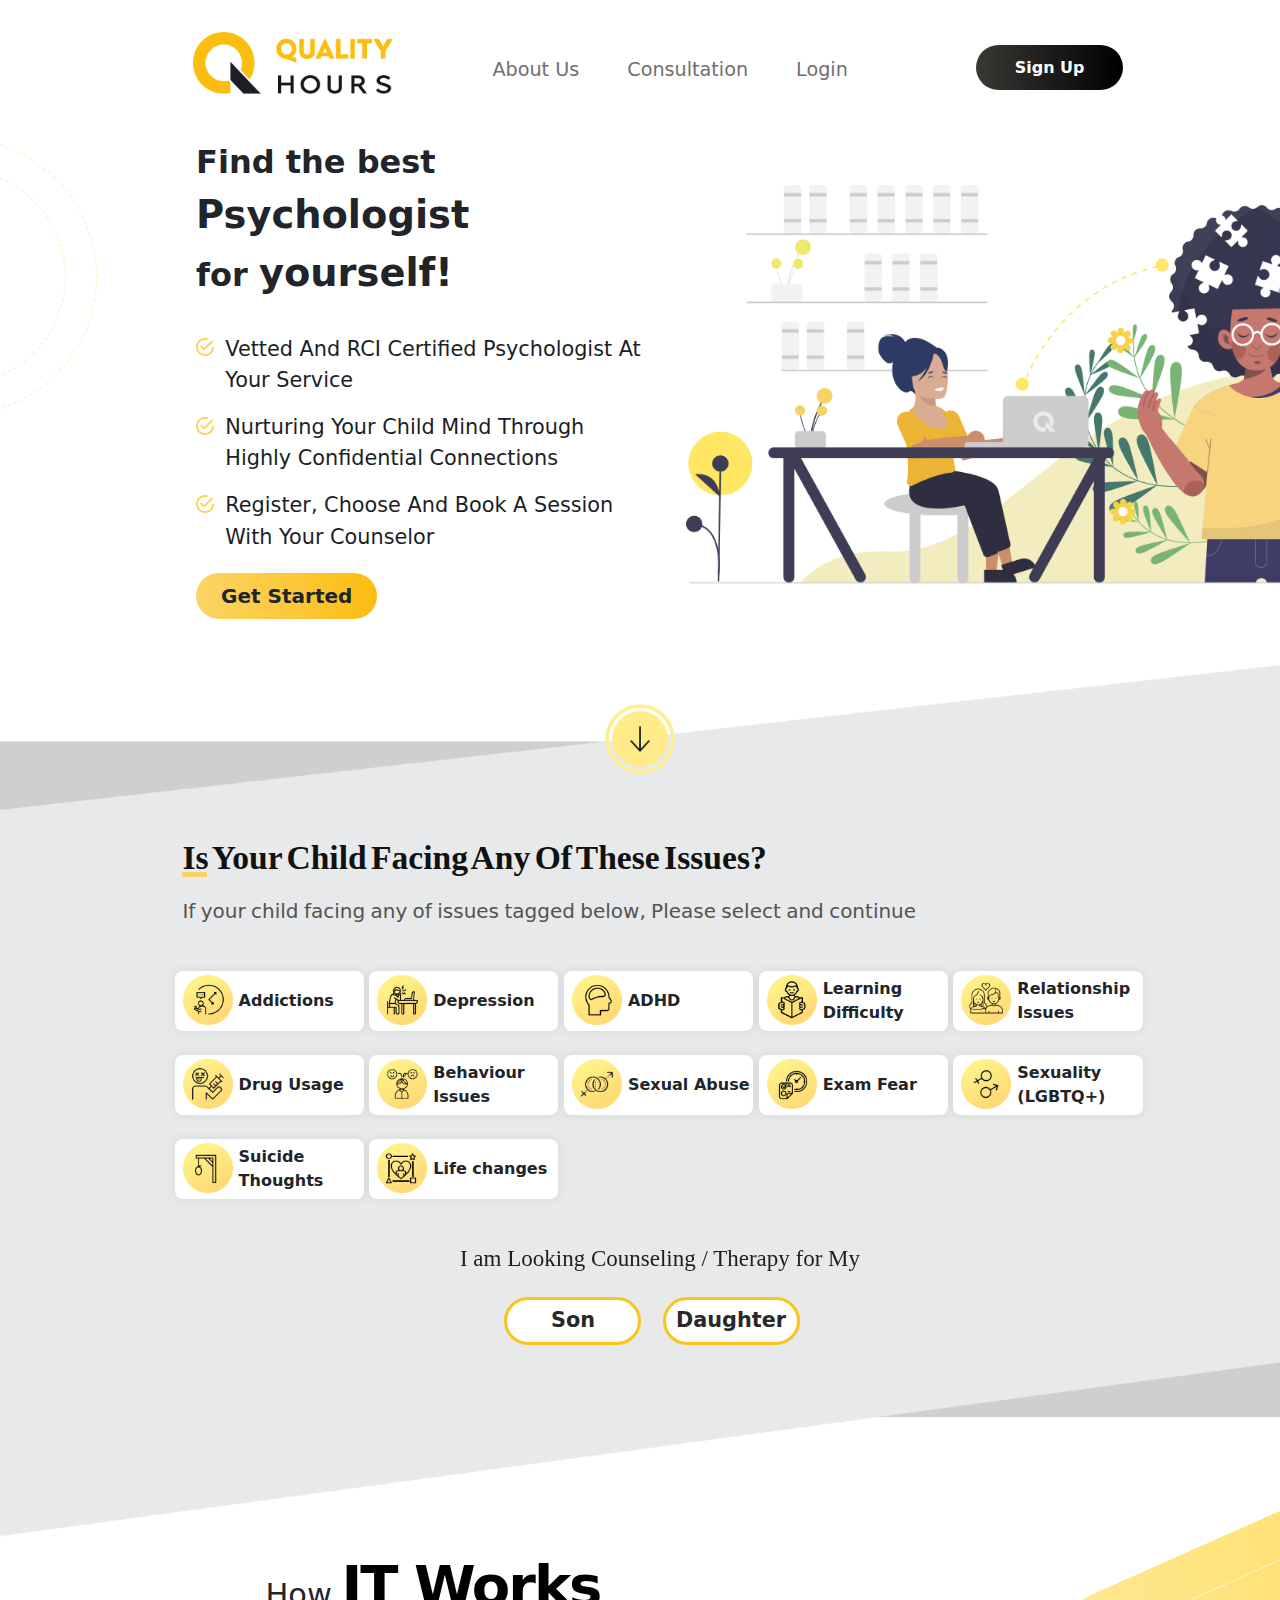
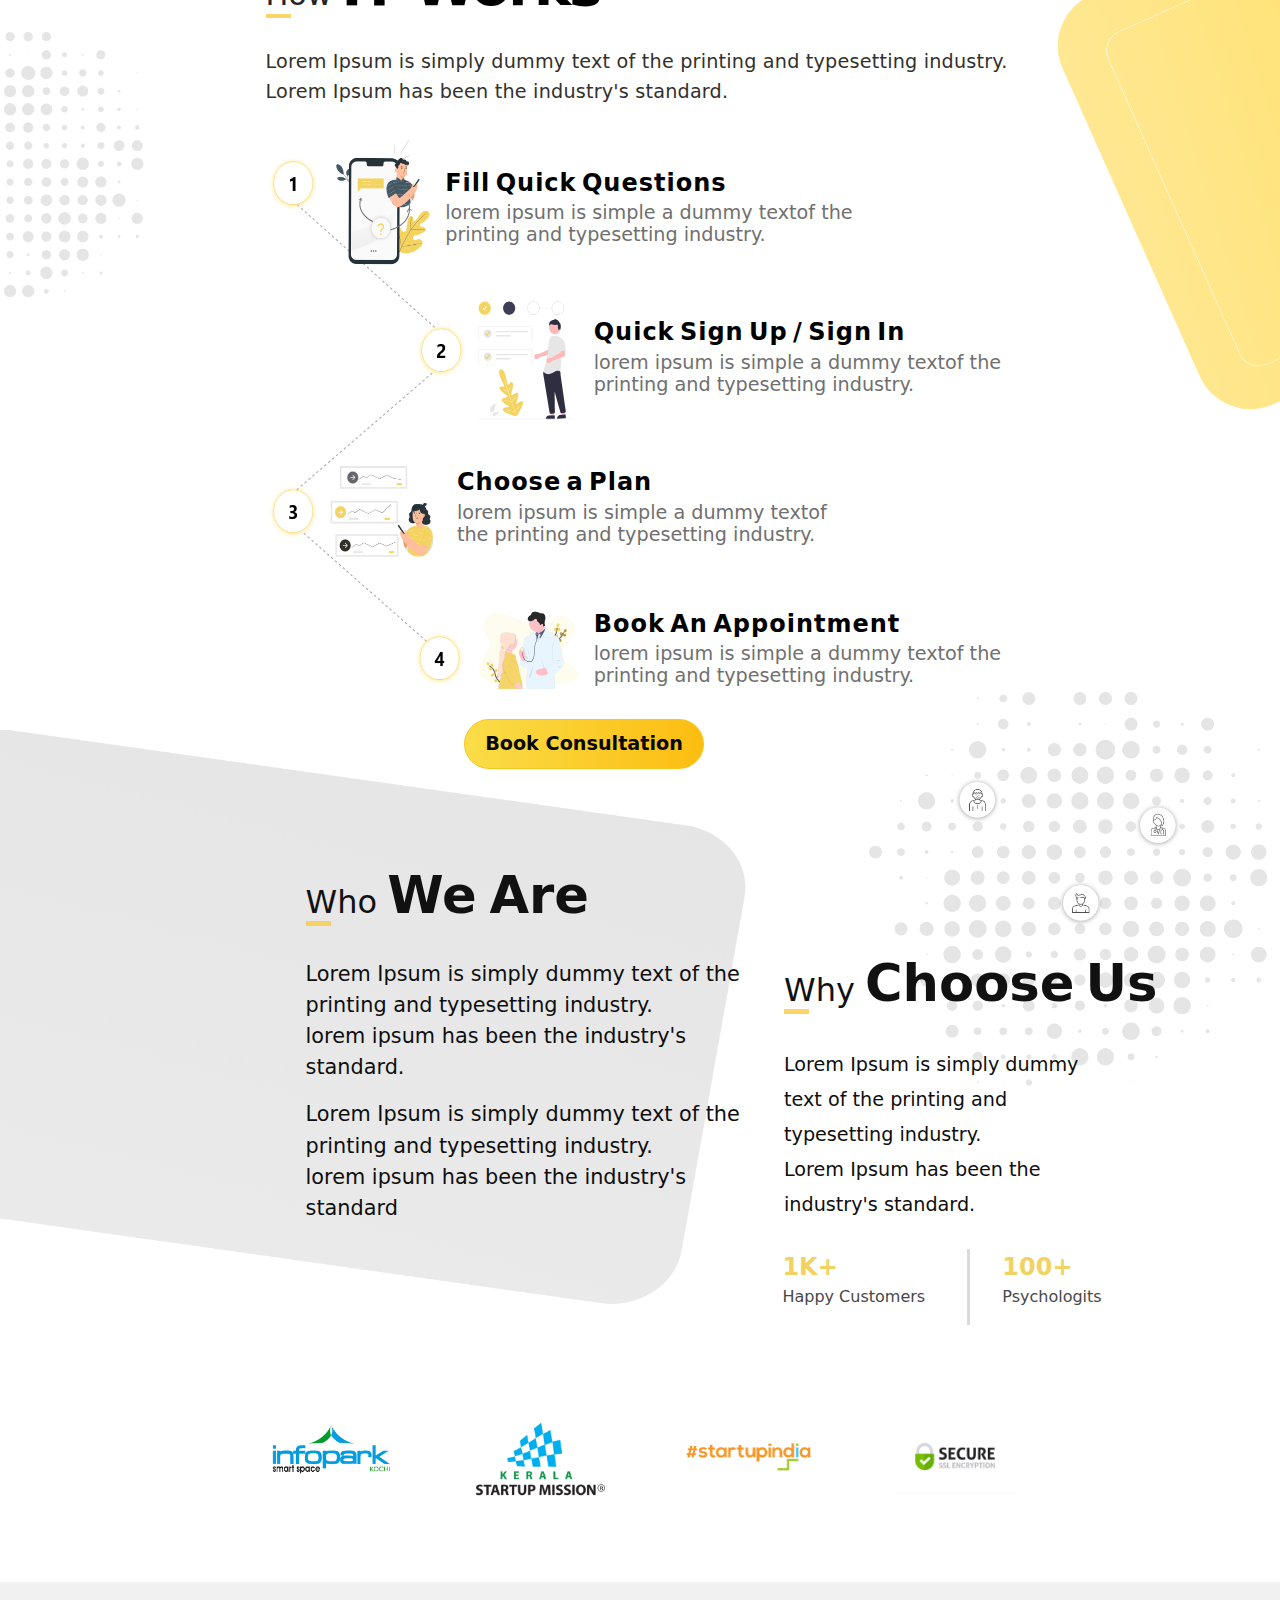
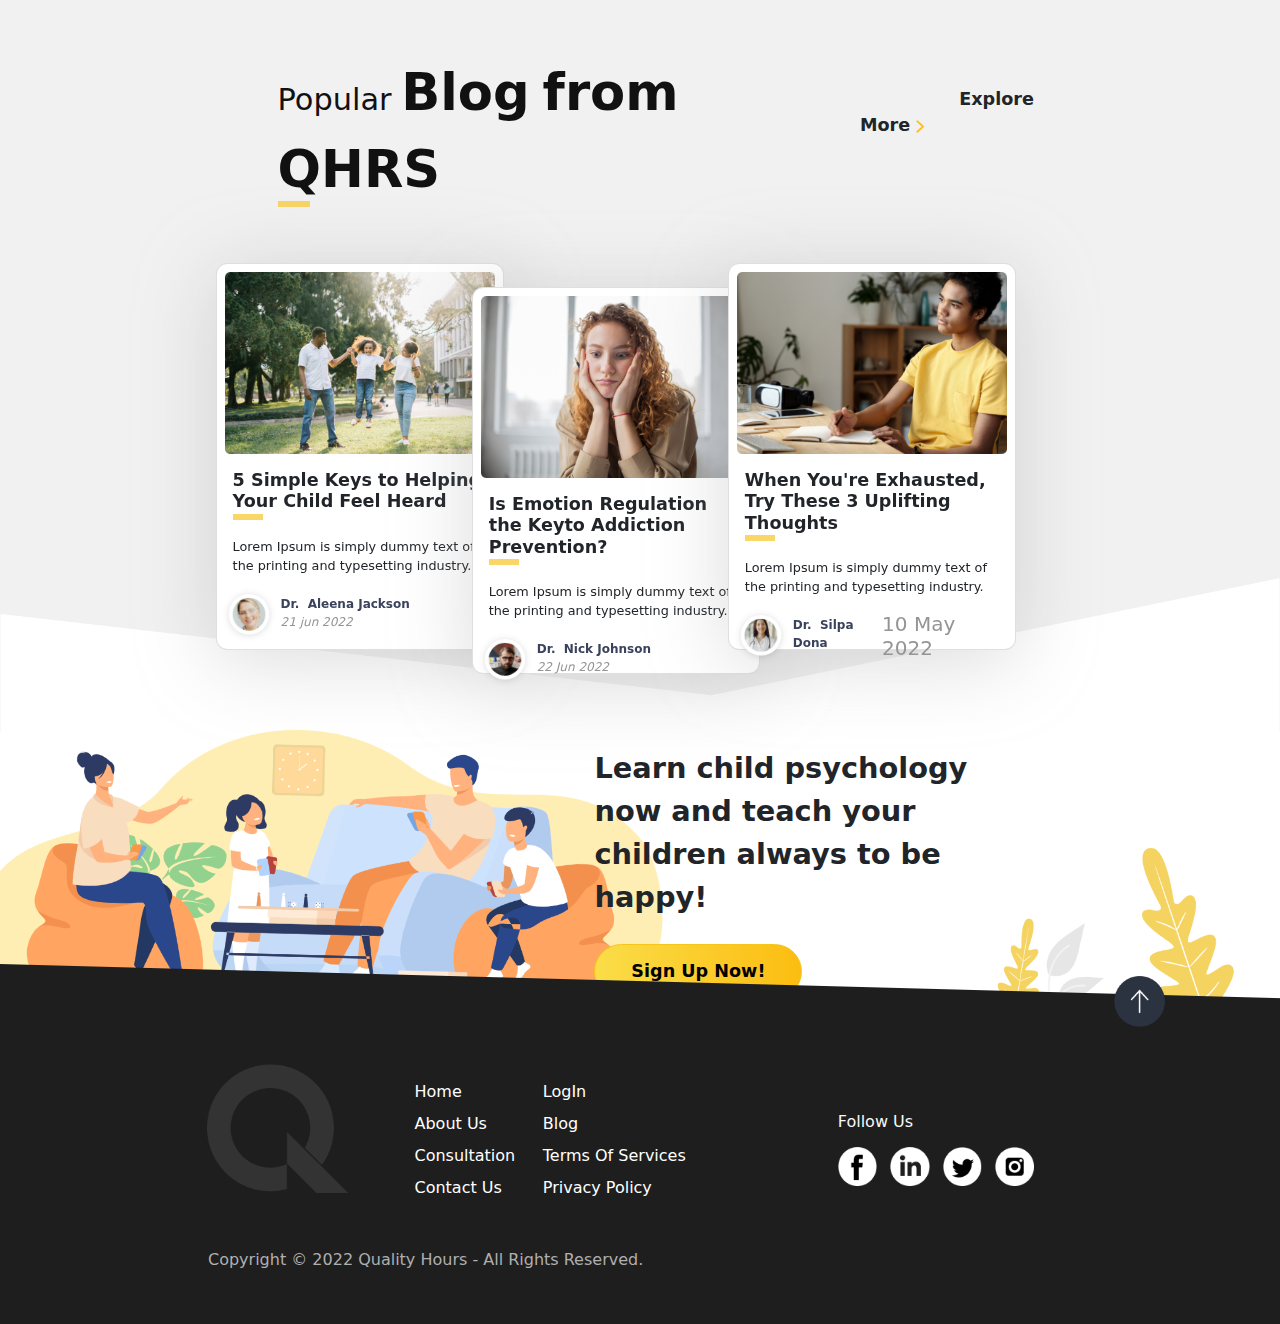
==== commit 96e0d32c: "why us section made responsive for tablet" ====
--- a/index.html
+++ b/index.html
@@ -456,7 +456,7 @@
 
 
 
-<div class="card-2 col-xl-4 col-lg-4 col-md-6 col-sm-12 col-12" style="margin-top:6rem;">
+<div class="card-2 col-xl-4 col-lg-4 col-md-6 col-sm-12 col-12" style="margin-top:7.5rem;">
 
   <div class="card card-two" style="margin-top: -5rem; width: 18rem; border-radius: 0.7rem; filter: drop-shadow(0px 10px 40px rgba(152, 152, 152, 0.349)); height: 387px;">
   <img src="images/blog-card-pic-2.png" class="card-img-top pt-2 pe-2 ps-2 " alt="...">
@@ -476,7 +476,7 @@
 </div>
 
 
-<div class="card-3 col-xl-4 col-lg-4 col-md-12 col-sm-12 col-12 " style="margin-top:6rem;">
+<div class="card-3 col-xl-4 col-lg-4 col-md-6 col-sm-12 col-12 " style="margin-top:6rem;">
 
   <div class="card card-three" style="margin-top: -5rem; width: 18rem; border-radius: 0.7rem; filter: drop-shadow(0px 10px 40px rgba(152, 152, 152, 0.349)); height: 387px;">
   <img src="images/blog-card-pic-3.png" class="card-img-top pt-2 pe-2 ps-2" alt="...">
--- a/css/style.css
+++ b/css/style.css
@@ -7,7 +7,7 @@
 
 html, body {
     width: 100%;
-    overflow-x: hidden!important;
+    /* overflow-x: hidden!important; */
     scroll-behavior:smooth;
     margin: 0;
     position: absolute;
@@ -1083,14 +1083,6 @@
     }
 
 
-    /* .sec-2-center-div
-{
-    
-
-    width: 96%;
-    margin: auto;
-    margin-top: 5rem;
-} */
 
 
 
@@ -1748,9 +1740,10 @@
 .mobile-view-steps
 {
     display: block!important;
-    margin-top: 3rem;
-   margin-left: -3.5%;
-   width: 32%;
+    margin-top: 2.5rem;
+   margin-left: .5%;
+   width: 16.3% !important;
+   height: 20%;
 
 }
 
@@ -1761,7 +1754,7 @@
     position: absolute;
     margin-top: 2.5rem;
     right: 0;
-    left: 0;
+    left: -2.5rem;
     
 }
 
@@ -1790,9 +1783,9 @@
 .second-step
 {
     position: absolute;
-    margin-top: 19rem;
+    margin-top: 17rem;
     right: 0;
-    left: -6.5rem;
+    left: -13rem;
     top: 0;
 
 }
@@ -1800,19 +1793,19 @@
 .third-step 
 {
     position: absolute;
-    margin-top: 26rem;
+    margin-top: 23.5rem;
     right: 0;
     top: 0;
-    left: 0.1rem;
+    left: -3.2rem;
 }
 
 .fourth-step
 {
     position: absolute;
-    margin-top: 34rem;
+    margin-top: 31.5rem;
     right: 0;
     top: 0;
-    left: -7.2rem;
+    left: -13.5rem;
 
 
 }
@@ -1915,15 +1908,16 @@
 {
     margin-right: 26rem!important;
     text-align: left!important;
-    /* margin-top: 10rem; */
-    /* background-color: #000000; */
+    margin-top: 10rem;
+   
 }
 
 .why-choose-her h5 
 {
     font-size: 1.2rem;
     /* background-color: #D4D3CB; */
-    margin-top: 7rem;
+    margin-top: 1.4rem;
+    margin-left: -5rem;
 }
 
 .why-choose-her h5 strong
@@ -1939,8 +1933,8 @@
 }
 .why-choose-her p 
 {
-    width: 90%!important;
-    /* margin-left: 4rem; */
+    width: 40%!important;
+    margin-left: -7rem !important;
     font-size: 1.1rem;
     /* background-color: #000000; */
 }
@@ -1953,7 +1947,7 @@
 
 .sec-4-tables
 {
-    /* margin-left: -10.3rem; */
+    margin-left: -1.5rem !important;
     margin-top: 27rem!important;
     
 }
@@ -2036,13 +2030,14 @@
 {
     width: 7%;
     margin-top: -0.1rem!important;
-    margin-right: -6.6rem;
+    margin-right: -1rem;
 }
 
 .card-main-div
 {
     width: 100%;
-    margin-left: -1rem!important;
+    margin-left: rem!important;
+    position: relative;
 }
 
 .card-1
@@ -2053,8 +2048,8 @@
 .card-two
 {
     position: absolute;
-    margin-top: -31.7rem!important;
-    margin-right: -13rem!important;
+    margin-top: -6.4rem!important;
+    margin-right: -9rem!important;
     right: 0;
 }
 
@@ -2067,6 +2062,7 @@
 .card-three
 {
     display: none;
+    position: absolute;
 }
 
 
@@ -2220,27 +2216,35 @@
         /* margin-top: 0.1rem; */
         /* background-color: #000000; */
     }
-
-
+    .mobile-view-steps{
+        height: 100%;
+        width: 34% !important;
+        margin-left: -1.5rem;
+    }
+
+    .first-step{
+        margin-left: 8.5rem;
+        margin-top: 1.8rem;
+    }
 
     .second-step
 {
    
-    margin-top: 19.5rem;
-    left: -6.5rem;
+    margin-top: 18.5rem;
+    left: -6.20rem;
 
 }
 
 .third-step 
 {
-    margin-top: 26.5rem;
-    left: 0.1rem;
+    margin-top: 26rem;
+    left: -.21rem;
 }
 
 .fourth-step
 {
 
-    margin-top: 35rem;
+    margin-top: 34.9rem;
 
     left: -7.2rem;
     
@@ -2283,8 +2287,8 @@
 
 .why-choose-her
 {
-    margin-right: -5rem!important;
-    margin-top: 13rem!important;
+    margin-left: -4.7%;
+    margin-top: 10rem!important;
 }
 
 .why-choose-her h5 
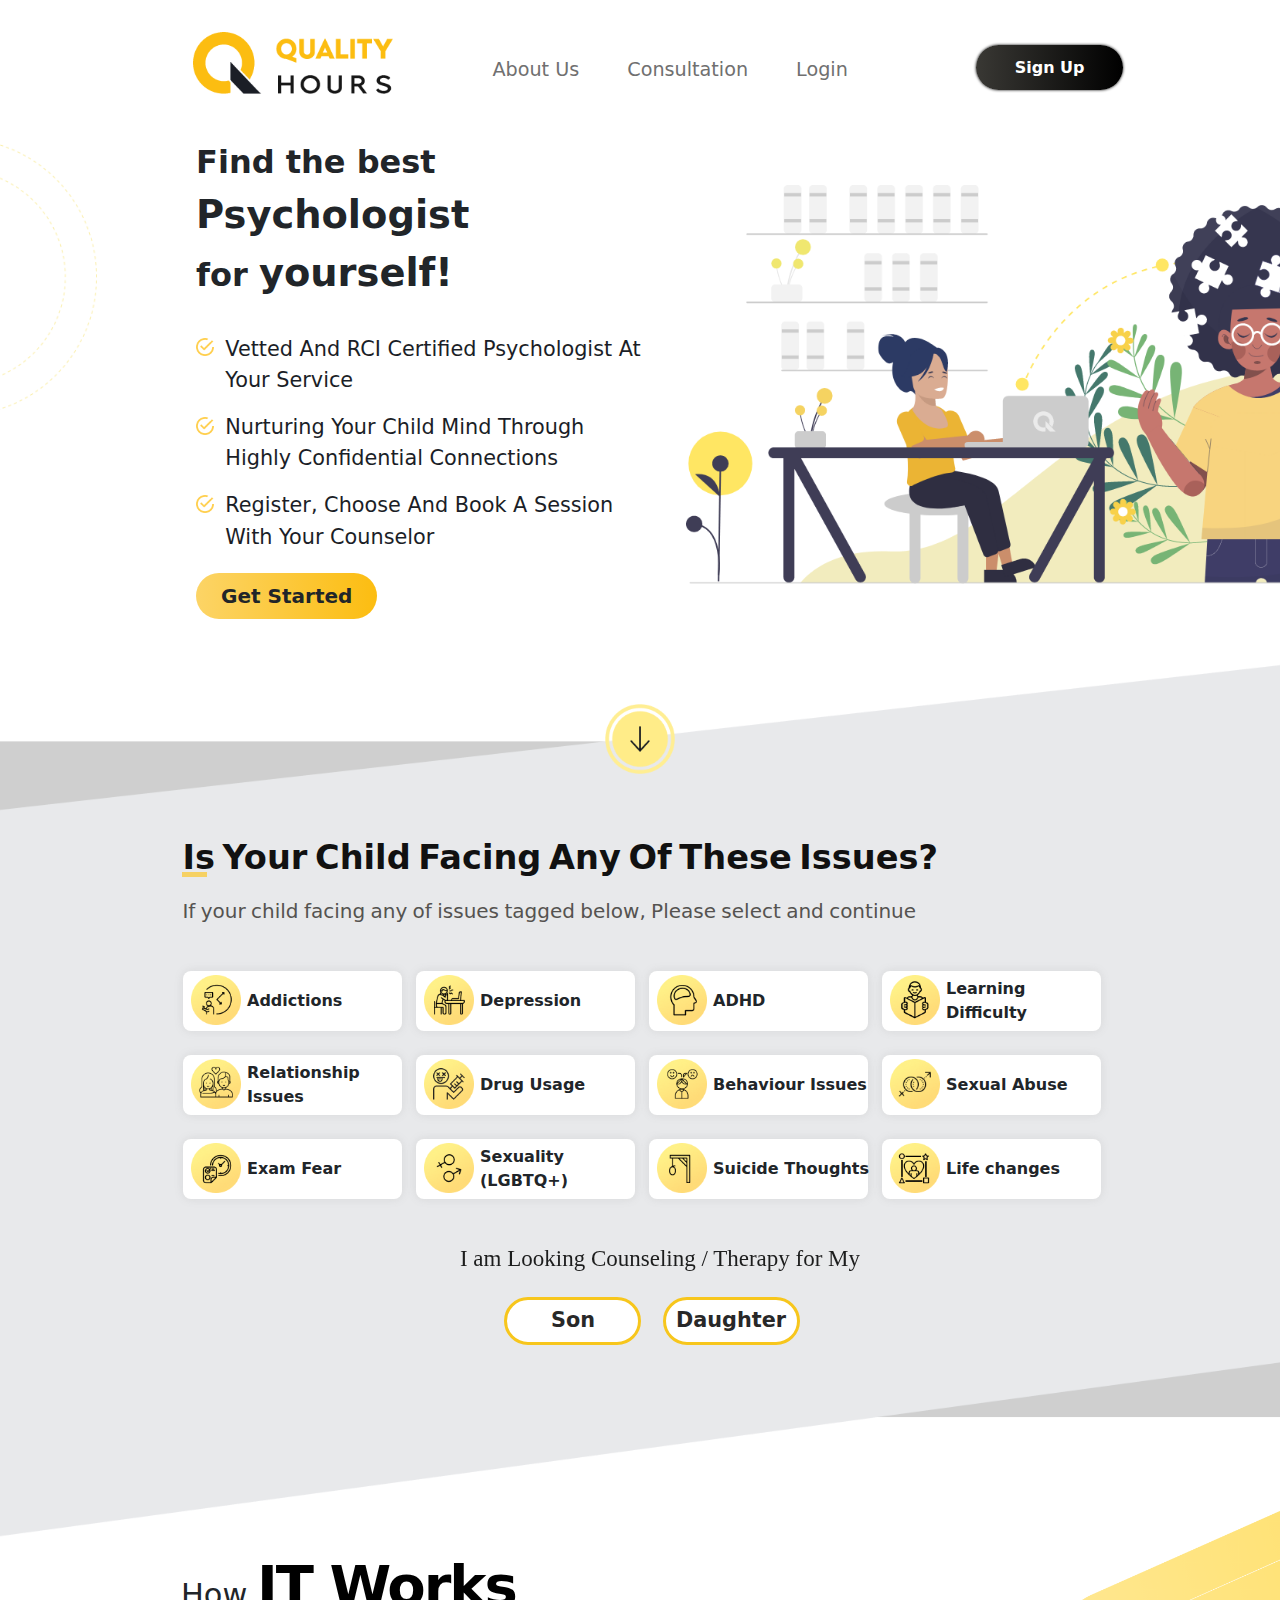
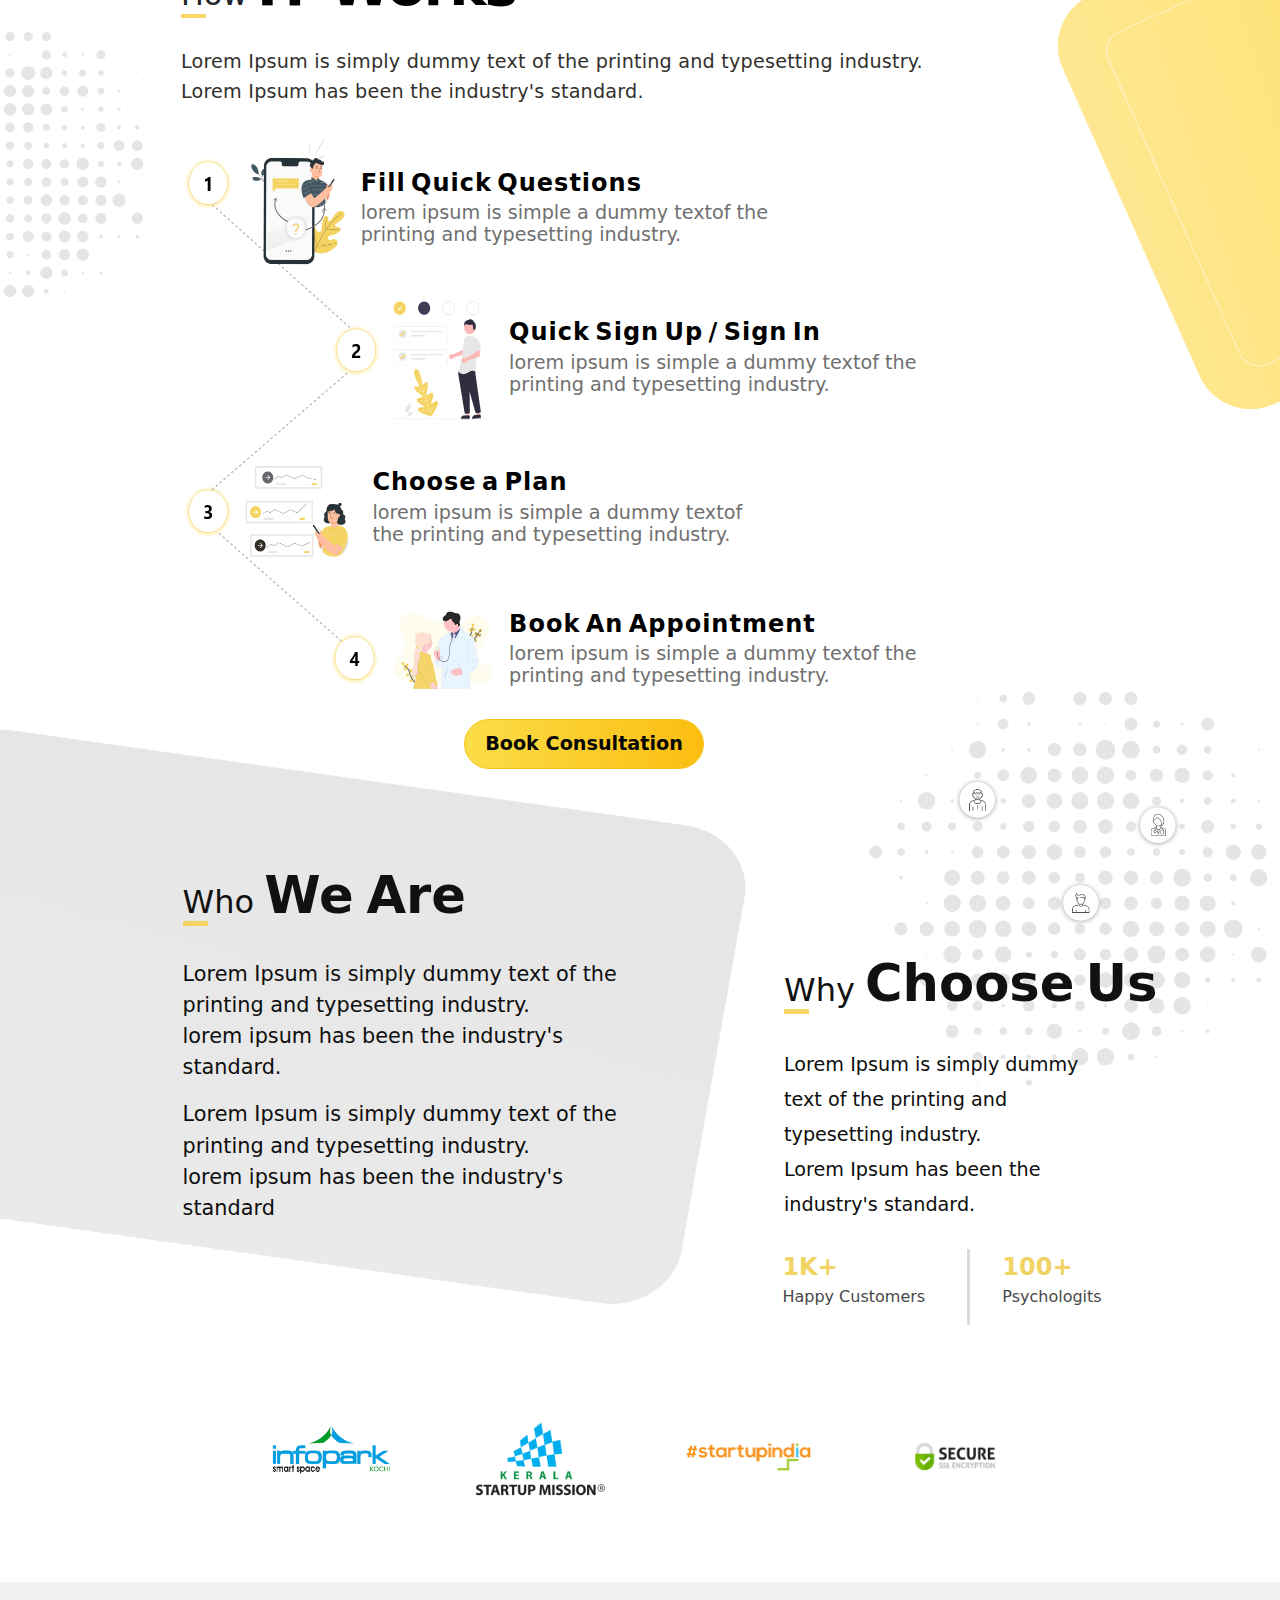
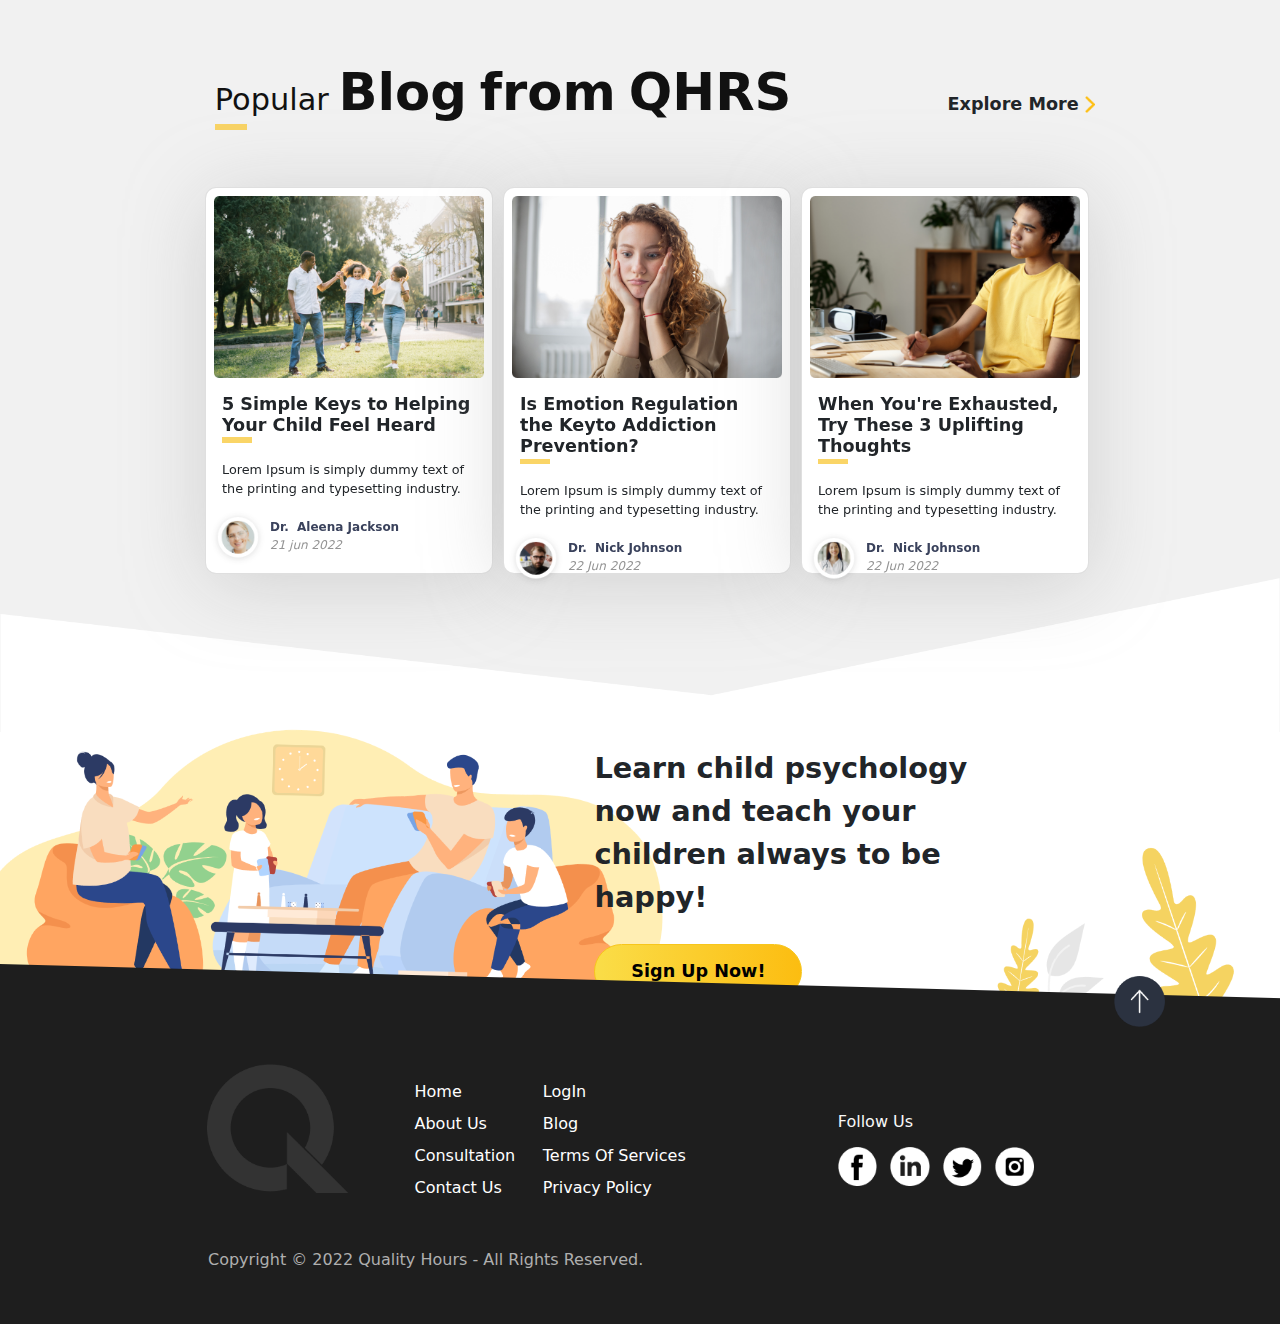
==== commit a822d112: "another commit" ====
--- a/index.html
+++ b/index.html
@@ -346,7 +346,7 @@
   <div class="container-fluid row">
     <div class="col-12 col-lg-6 col-xl-6 col-md-6 col-sm-12">
 
-      <div>
+      <div class="who-we-r">
         <div class="who-we-are-img-div">
         <img src="images/sec-4-img-last-img.png" class="img-fluid who-we-are-img" alt="who we are"></div>
 
@@ -418,23 +418,23 @@
 
 <section>
   <div class="container-fluid sec-6">
-    <div class="container m-auto row" style="width: 80%;">
-
-      <div class="col-12 col-lg-6 col-xl-6 col-md-6 col-sm-12 popular-blog">
+    <div class="container m-auto row" style="width: 90%;">
+
+      <div class="col-lg-8 col-md-8 col-sm-12 popular-blog">
         <p>Popular <strong>Blog from QHRS</strong></p>
         <img src="images/line.png" class="img-fluid line" alt="line" style="margin-top: -4rem;">
       </div>
 
 
 
-      <div class="col-12 col-lg-6 col-xl-6 col-md-6 col-sm-12 explore-more">
+      <div class=" col-lg-3 col-md-3  explore-more">
       <p>  Explore More </p> <img src="images/right-arrow.png" class="img-fluid" alt="">
       </div>
     </div>
 
 
-<div class="container m-auto row card-main-div " style="width: 65%; margin-right: 17rem!important;">
-  <div class="card-1 col-xl-4 col-lg-4 col-md-6 col-sm-12 col-12" style="margin-top:6rem;">
+<div class="container m-auto row card-main-div " style="width: 75%; ">
+  <div class="card-1 col-xl-4 col-lg-4 col-md-4 col-sm-12 col-12" style="margin-top:6rem;">
 
     <div class="card card-one" style="margin-top: -5rem; width: 18rem; border-radius: 0.7rem; filter: drop-shadow(0px 10px 40px rgba(152, 152, 152, 0.349)); height: 387px;">
     <img src="images/blog-card-pic-1.png" class="card-img-top pt-2 pe-2 ps-2 " alt="...">
@@ -456,9 +456,9 @@
 
 
 
-<div class="card-2 col-xl-4 col-lg-4 col-md-6 col-sm-12 col-12" style="margin-top:7.5rem;">
-
-  <div class="card card-two" style="margin-top: -5rem; width: 18rem; border-radius: 0.7rem; filter: drop-shadow(0px 10px 40px rgba(152, 152, 152, 0.349)); height: 387px;">
+<div class="card-2 col-xl-4 col-lg-4 col-md-4 col-sm-12 col-12" style="margin-top:7.5rem;">
+
+  <div class="card card-two" style="margin-top: -6.5rem; width: 18rem; border-radius: 0.7rem; filter: drop-shadow(0px 10px 40px rgba(152, 152, 152, 0.349)); height: 387px;">
   <img src="images/blog-card-pic-2.png" class="card-img-top pt-2 pe-2 ps-2 " alt="...">
   <div class="card-body">
     <h5 class="card-title mb-3" style="font-size: 1.1rem; font-weight:660;">Is Emotion Regulation the Keyto Addiction Prevention?</h5>
@@ -476,7 +476,7 @@
 </div>
 
 
-<div class="card-3 col-xl-4 col-lg-4 col-md-6 col-sm-12 col-12 " style="margin-top:6rem;">
+<div class="card-3 col-xl-4 col-lg-4 col-md-4 col-sm-12 col-12 " style="margin-top:6rem;">
 
   <div class="card card-three" style="margin-top: -5rem; width: 18rem; border-radius: 0.7rem; filter: drop-shadow(0px 10px 40px rgba(152, 152, 152, 0.349)); height: 387px;">
   <img src="images/blog-card-pic-3.png" class="card-img-top pt-2 pe-2 ps-2" alt="...">
@@ -486,8 +486,10 @@
     <p class="card-text" style="margin-top: -1rem; font-size: 0.8rem;">Lorem Ipsum is simply dummy text of the printing and typesetting industry.</p>
     <div class="d-flex" style="font-size: 12px; margin-left:-1rem;">
       <img src="images/dr-shilpa.png" style="height: 4rem; margin-top: -0.5rem;" class="img-fluid " alt="">
-      <p class="mt-1 fw-bold" style="color:#3A425C;">Dr.&nbsp; Silpa Dona<br> <h5 style="font-weight: 300; color:#949494;">
-        10 May 2022</p></i>
+      <p class="mt-1 fw-bold" style="color:#3A425C;">Dr.&nbsp; Nick Johnson <br> <i style="font-weight: 300; color:#949494;">
+        22 Jun 2022</p></i>
+      <!-- <p class="mt-1 fw-bold" style="color:#3A425C;">Dr.&nbsp; Silpa Dona<br> <h5 style="font-weight: 300; color:#949494;">
+        10 May 2022</p></i> -->
     </div>
   </div>
 </div>
--- a/css/style.css
+++ b/css/style.css
@@ -7,7 +7,7 @@
 
 html, body {
     width: 100%;
-    /* overflow-x: hidden!important; */
+    overflow-x: hidden!important;
     scroll-behavior:smooth;
     margin: 0;
     position: absolute;
@@ -29,14 +29,14 @@
     background-image: linear-gradient(to right ,#fcd466,#FCBD11);
     padding: 8px 25px;
     border-radius: 100px;
-    font-weight: 600;
+    font-weight: bold;
     font-size: 20px;
     border: none;
 }
 
 
 .sign-up{
-    margin-top: 5px;
+    margin-top: 30px !important;
     margin-right: 20px ;
 
 }
@@ -200,7 +200,7 @@
     background: linear-gradient(to left,#000000 ,#393834);
     margin-top: -4%;
     font-weight: 600;
-      
+      box-shadow: 0px 0px 3px 0px black;
 }
 
 
@@ -323,15 +323,18 @@
     padding-top: 4rem ;
 }
 
-
+.sec-twotwo{
+    margin-left: 70px;
+}
 .is-your-child
 {
-    font-family: 'Segoe UI';
+
 font-style: normal;
 font-weight: 640;
 font-size: 2.1rem;
 color: #111111;
 word-spacing: -4px;
+
 
 }
 
@@ -367,9 +370,10 @@
 {
     display:inline-block; 
                   padding:0px; 
-                  margin-left:  -6px;
-                  margin-right:-45px;
+                  margin-left:  -13px;
+                  margin-right:-39px;
                   margin-bottom: 0.3rem;
+                  width: 29%;
                   
 }
 
@@ -475,7 +479,7 @@
 
 .how-it-work
 {
-    margin-left: 19%;
+    margin-left: 12%;
 }
 
 .how-it-work h5 
@@ -639,7 +643,9 @@
 
 
 
-
+.who-we-are{
+    margin-left: -123px;
+}
 
 .who-we-are-img-div
 {
@@ -820,10 +826,10 @@
 }
 
 .explore-more
-{
-    margin-top: 6.5rem;
-    width: 23%;
-    margin-left: 12rem;
+{position: relative;
+
+    margin-top: 6.8rem;
+ 
 }
 
 .explore-more p 
@@ -998,6 +1004,16 @@
    {
     margin-left: 16rem;
    }
+   .small-img-boxes-main
+{
+    display:inline-block; 
+                  padding:0px; 
+                  margin-left:  5px !important;
+                  margin-right:-39px;
+                  margin-bottom: 0.3rem;
+                  width: 33% !important;
+                  
+}
   }
 
 
@@ -1017,6 +1033,16 @@
     margin-left: 12rem;
    }
   }
+  .small-img-boxes-main
+{
+    display:inline-block; 
+                  padding:0px; 
+                  margin-left:  -13px;
+                  margin-right:-39px;
+                  margin-bottom: 0.3rem;
+                  width: 29%;
+                  
+}
 
                                         /* 840 */
 
@@ -1036,7 +1062,16 @@
        display: block;
      
    }
- 
+   .small-img-boxes-main
+   {
+       display:inline-block; 
+                     padding:0px; 
+                     margin-left:  -13px;
+                     margin-right:-39px;
+                     margin-bottom: 0.3rem;
+                     width: 29%;
+                     
+   }
   }
 
 
@@ -1116,7 +1151,16 @@
 
 }
 
-
+.small-img-boxes-main
+{
+    display:inline-block; 
+                  padding:0px; 
+                  margin-left:  -13px;
+                  margin-right:-39px;
+                  margin-bottom: 0.3rem;
+                  width: 29%;
+                  
+}
 
 .sec-4-site-img img
 {
@@ -1530,24 +1574,16 @@
 
 .small-img-boxes-main
 {
-    /* display:inline-block;  */
-                  /* padding:0px;  */
-                  
-                  margin-right:-25px;
-                  /* padding-right: 1rem; */
-                  /* margin-bottom: 0.3rem;  */
-            
-                  
-                   /* width: 50%; */
-                   
-
+    width: 47% !important;
+    margin-right:-19px !important;
+    margin-left: 5px !important;
 }
 
 .sec-twotwo
 {
     width: 100%!important;
     margin-left: 2.3rem!important;
-    margin-top: 20px;
+    margin-top: 39px;
 }
 
 .small-img-boxes
@@ -1562,6 +1598,9 @@
     margin-left: -37px;
     margin-right: -10rem;
 
+}
+.how-it-work{
+    margin-left: -15px !important;
 }
 
 
@@ -2040,17 +2079,17 @@
     position: relative;
 }
 
-.card-1
-{
-    margin-left: -3.5rem!important;
+.card-one
+{
+    width: 158% !important;
+ margin-left: -120px !important;
 }
 
 .card-two
 {
+    width: 43% !important;
     position: absolute;
-    margin-top: -6.4rem!important;
-    margin-right: -9rem!important;
-    right: 0;
+    margin-left: -45px !important;
 }
 
 .card-2
@@ -2060,9 +2099,11 @@
 }
 
 .card-three
-{
-    display: none;
-    position: absolute;
+{   
+    width: 158% !important;
+    margin-top: -80px !important;
+    margin-left: 28% !important;
+
 }
 
 
@@ -2138,11 +2179,15 @@
     /* margin-right: 1rem; */
     width: 30%;
 }
+.follow-us-div-imgs{
+    margin-top: 190px
+}
 
 .footer-logo img 
 {
     margin-left: -16.5rem;
     margin-top: 2rem;
+
 }
 
 .list-div-1
@@ -2185,6 +2230,11 @@
 
 
 @media (max-width:425px) {
+    .sign-up{
+        margin-top: 20px !important;
+        margin-right: 20px ;
+    
+    }
 
     .get-started-btn-div
     {
@@ -2201,7 +2251,7 @@
 
     .is-your-child
     {
-        margin-top: 3rem!important;
+        margin-top: 5.5rem!important;
     }
 
     .Counseling-txt
@@ -2209,6 +2259,12 @@
         margin-left: -0.1rem!important;
         width: 100%;
     }
+    .small-img-boxes-main
+{
+    width: 47%;
+    margin-right:-30px !important;
+    margin-left: 4px !important;
+}
 
     .book-consultation
     {
@@ -2287,8 +2343,9 @@
 
 .why-choose-her
 {
-    margin-left: -4.7%;
-    margin-top: 10rem!important;
+    margin-left: 14.7%;
+    margin-top: 16rem!important;
+    width: 240%;
 }
 
 .why-choose-her h5 
@@ -2299,13 +2356,18 @@
 
 .why-choose-her strong
 {
-   margin-right: 47.4%!important;
-
+   margin-right: 70.4%!important;
+   margin-left: 1% !important;
+
+}
+.why-choose-her img{
+    margin-left: -80px;
 }
 
 .sec-4-tab3-div
 {
-    margin-top: 32rem;
+    margin-top: 28rem;
+    margin-left: auto;
 }
 
 .customize-td-sec-4 p
@@ -2321,6 +2383,37 @@
 {
     margin-left: 0.5rem!important;
 }
+.explore-more img{
+    margin-left: 82px;
+    margin-top: 69px !important;
+    width: 10px;
+}
+.explore-more p{
+    font-size: 20px;
+    font-weight: 600;
+    position: absolute !important;
+    margin-top: 60px !important;
+    margin-left:-44px !important;
+}
+.card-main-div{
+    position: relative !important;
+}
+.card-one{
+    width: 150%  !important;
+    height: auto !important;
+    margin-left: -80px !important;
+}
+.card-two{
+    width: auto !important;
+    height: 425px !important;
+    margin-left: 260px !important;
+    margin-right: -336px !important;
+    margin-top: -547px !important;
+    position: absolute !important;
+}
+.card-three{
+    display: none;
+}
 
 .card-2
 {
@@ -2330,6 +2423,9 @@
 .footer 
 {
     height: 570px!important;
+}
+.follow-us-div-imgs{
+    margin-top: 30px !important;
 }
 
 .copyright-textt
@@ -3056,6 +3152,13 @@
     {
         margin-left: 16.2rem!important;
     }
+    /* my code */
+    .explore-more{
+       position: absolute !important;
+       margin-top: 6% !important;
+       margin-left: 59% !important;
+    }
+    /* my cod */
 
 
     .btn-div
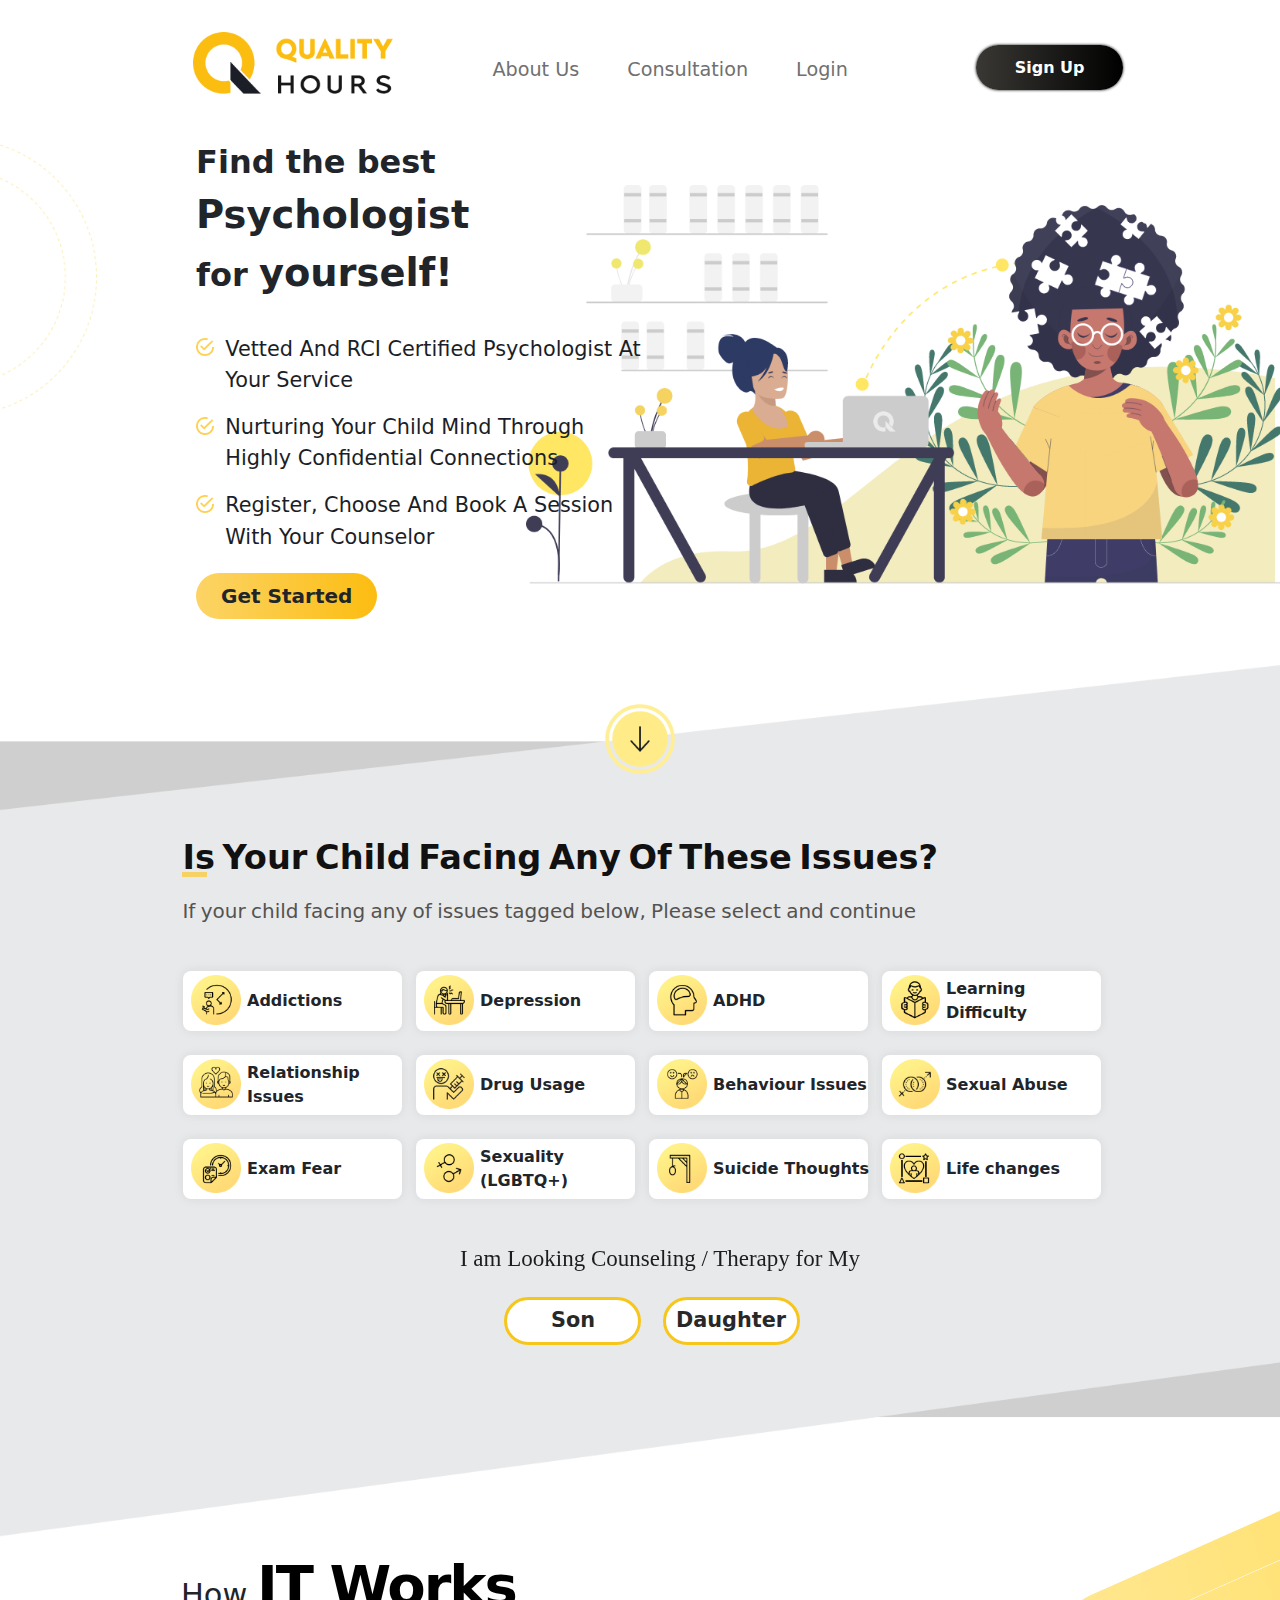
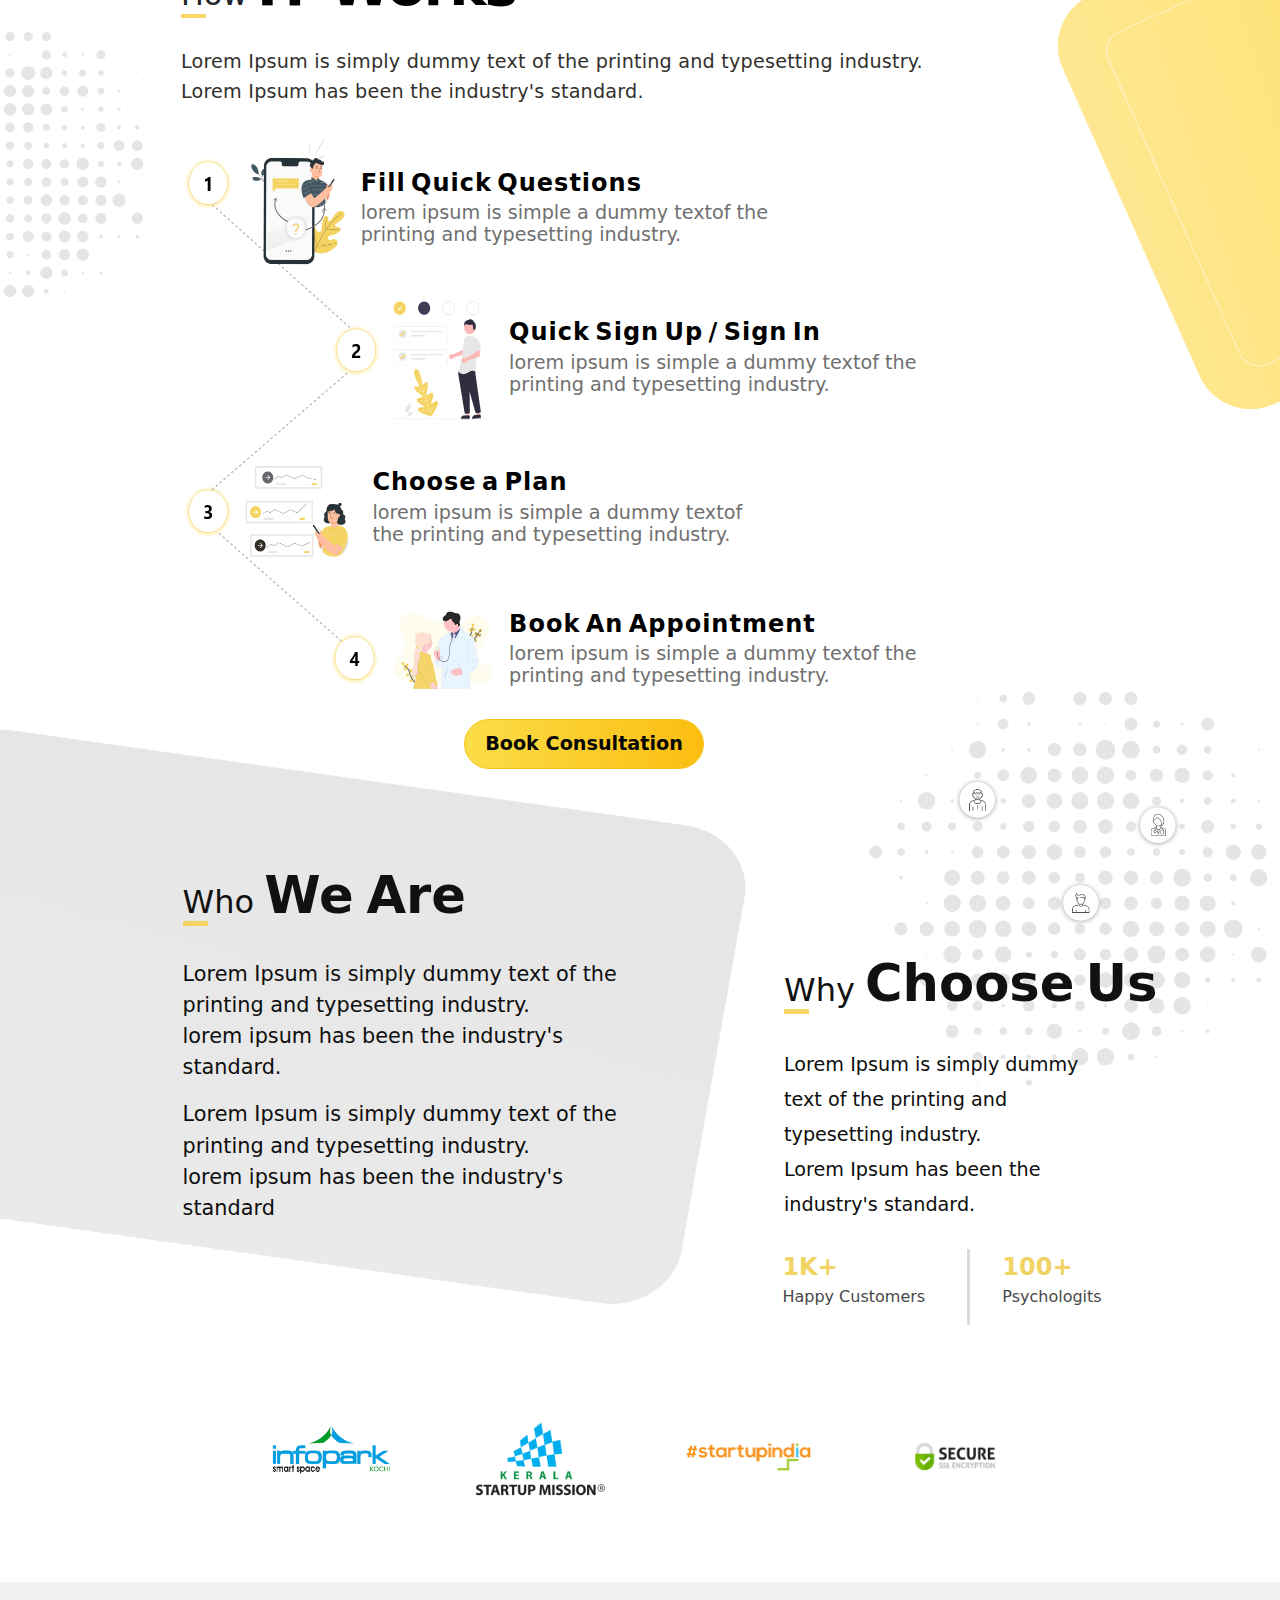
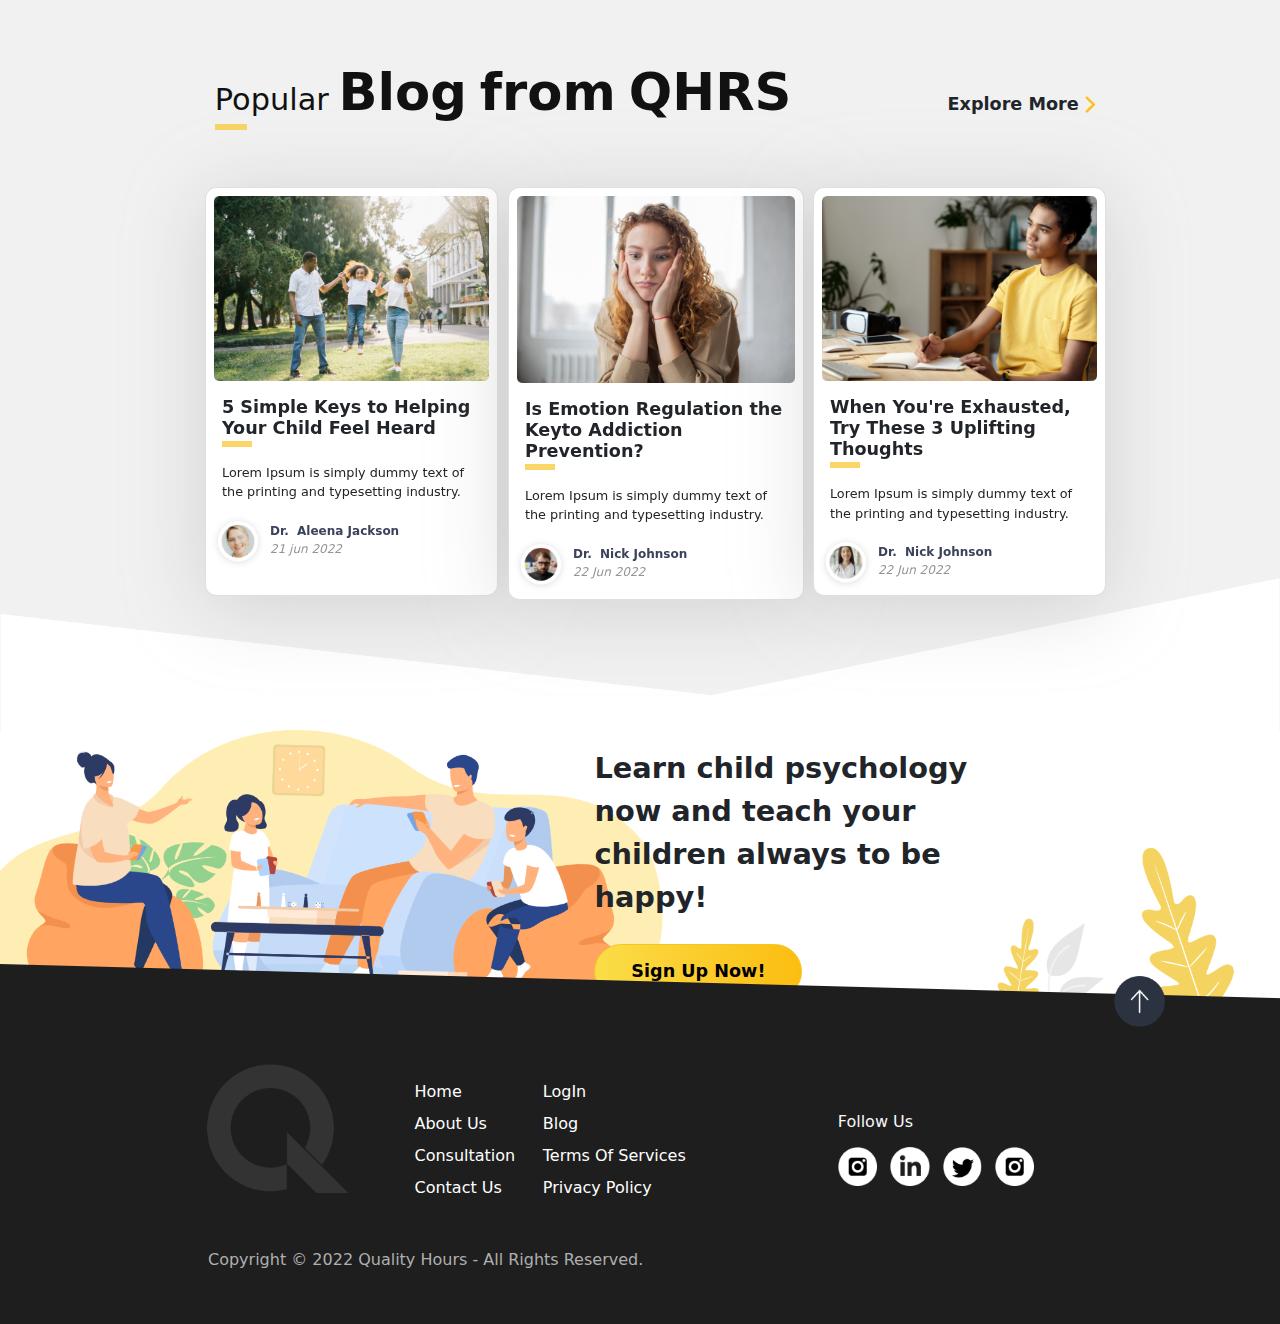
==== commit 4eff8e09: "new-commit and last" ====
--- a/index.html
+++ b/index.html
@@ -488,8 +488,7 @@
       <img src="images/dr-shilpa.png" style="height: 4rem; margin-top: -0.5rem;" class="img-fluid " alt="">
       <p class="mt-1 fw-bold" style="color:#3A425C;">Dr.&nbsp; Nick Johnson <br> <i style="font-weight: 300; color:#949494;">
         22 Jun 2022</p></i>
-      <!-- <p class="mt-1 fw-bold" style="color:#3A425C;">Dr.&nbsp; Silpa Dona<br> <h5 style="font-weight: 300; color:#949494;">
-        10 May 2022</p></i> -->
+  
     </div>
   </div>
 </div>
@@ -596,10 +595,11 @@
   </div>
 
   <div class="follow-us-div-imgs">
-    <img src="images/fb-img.png" class="img-fluid" alt="">
+    <img src="images/insta.png" class="img-fluid" alt="">
     <img src="images/linkedin-img.png" class="img-fluid" alt="">
     <img src="images/twitter-img.png" class="img-fluid" alt="">
-    <img src="images/instagram-img.png" class="img-fluid" alt="">
+    <img src="images/insta.png" class="img-fluid" alt="">
+    
   </div>
 
 </div></div>
--- a/css/style.css
+++ b/css/style.css
@@ -124,7 +124,7 @@
   {
     width: 10%;
     margin-top: 2rem;
-    margin-left: 0.9rem;
+    margin-left: 1.9rem !important;
   }
 
   .mobile-nav-sign-btn
@@ -273,7 +273,7 @@
 .main-img-div
 {
     width: 50rem;
-    margin-left: 45rem;
+    margin-left: 35rem;
     top: 2%;
     position: absolute;
 }
@@ -752,7 +752,20 @@
     text-align: left!important;
     margin-left: 8.9rem;
 }
-
+.card-one{
+    width: 107% !important;
+    height: 118% !important;
+}
+.card-two{
+    margin-left: 5px !important;
+    width: 108% !important;
+    height: 128% !important;
+}
+.card-three{
+    margin-left: 12px !important;
+    width: 107% !important;
+    height: 118% !important;
+}
 .sec-4-tables p
 {
  color: #484848;
@@ -1980,8 +1993,8 @@
 
 .sec-4-tab3-div
 {
-    margin-left: 4.4rem;
-    margin-top: -5rem;
+    margin-left: 3.9rem;
+    margin-top: -3rem;
 }
 
 .sec-4-tables
@@ -2083,6 +2096,7 @@
 {
     width: 158% !important;
  margin-left: -120px !important;
+ height: 122% !important;
 }
 
 .card-two
@@ -2090,6 +2104,7 @@
     width: 43% !important;
     position: absolute;
     margin-left: -45px !important;
+    height: 93% !important;
 }
 
 .card-2
@@ -2099,9 +2114,9 @@
 }
 
 .card-three
-{   
+{   height: 121% !important;
     width: 158% !important;
-    margin-top: -80px !important;
+    margin-top: -85px !important;
     margin-left: 28% !important;
 
 }
@@ -2366,7 +2381,7 @@
 
 .sec-4-tab3-div
 {
-    margin-top: 28rem;
+    margin-top: 29.5rem;
     margin-left: auto;
 }
 
@@ -2408,8 +2423,9 @@
     height: 425px !important;
     margin-left: 260px !important;
     margin-right: -336px !important;
-    margin-top: -547px !important;
+    margin-top: -563px !important;
     position: absolute !important;
+    height: 64% !important;
 }
 .card-three{
     display: none;
@@ -2429,7 +2445,8 @@
 }
 
 .copyright-textt
-{
+{   
+    margin-bottom: 100px !important;
     font-size: 0.9rem;
 }
 
